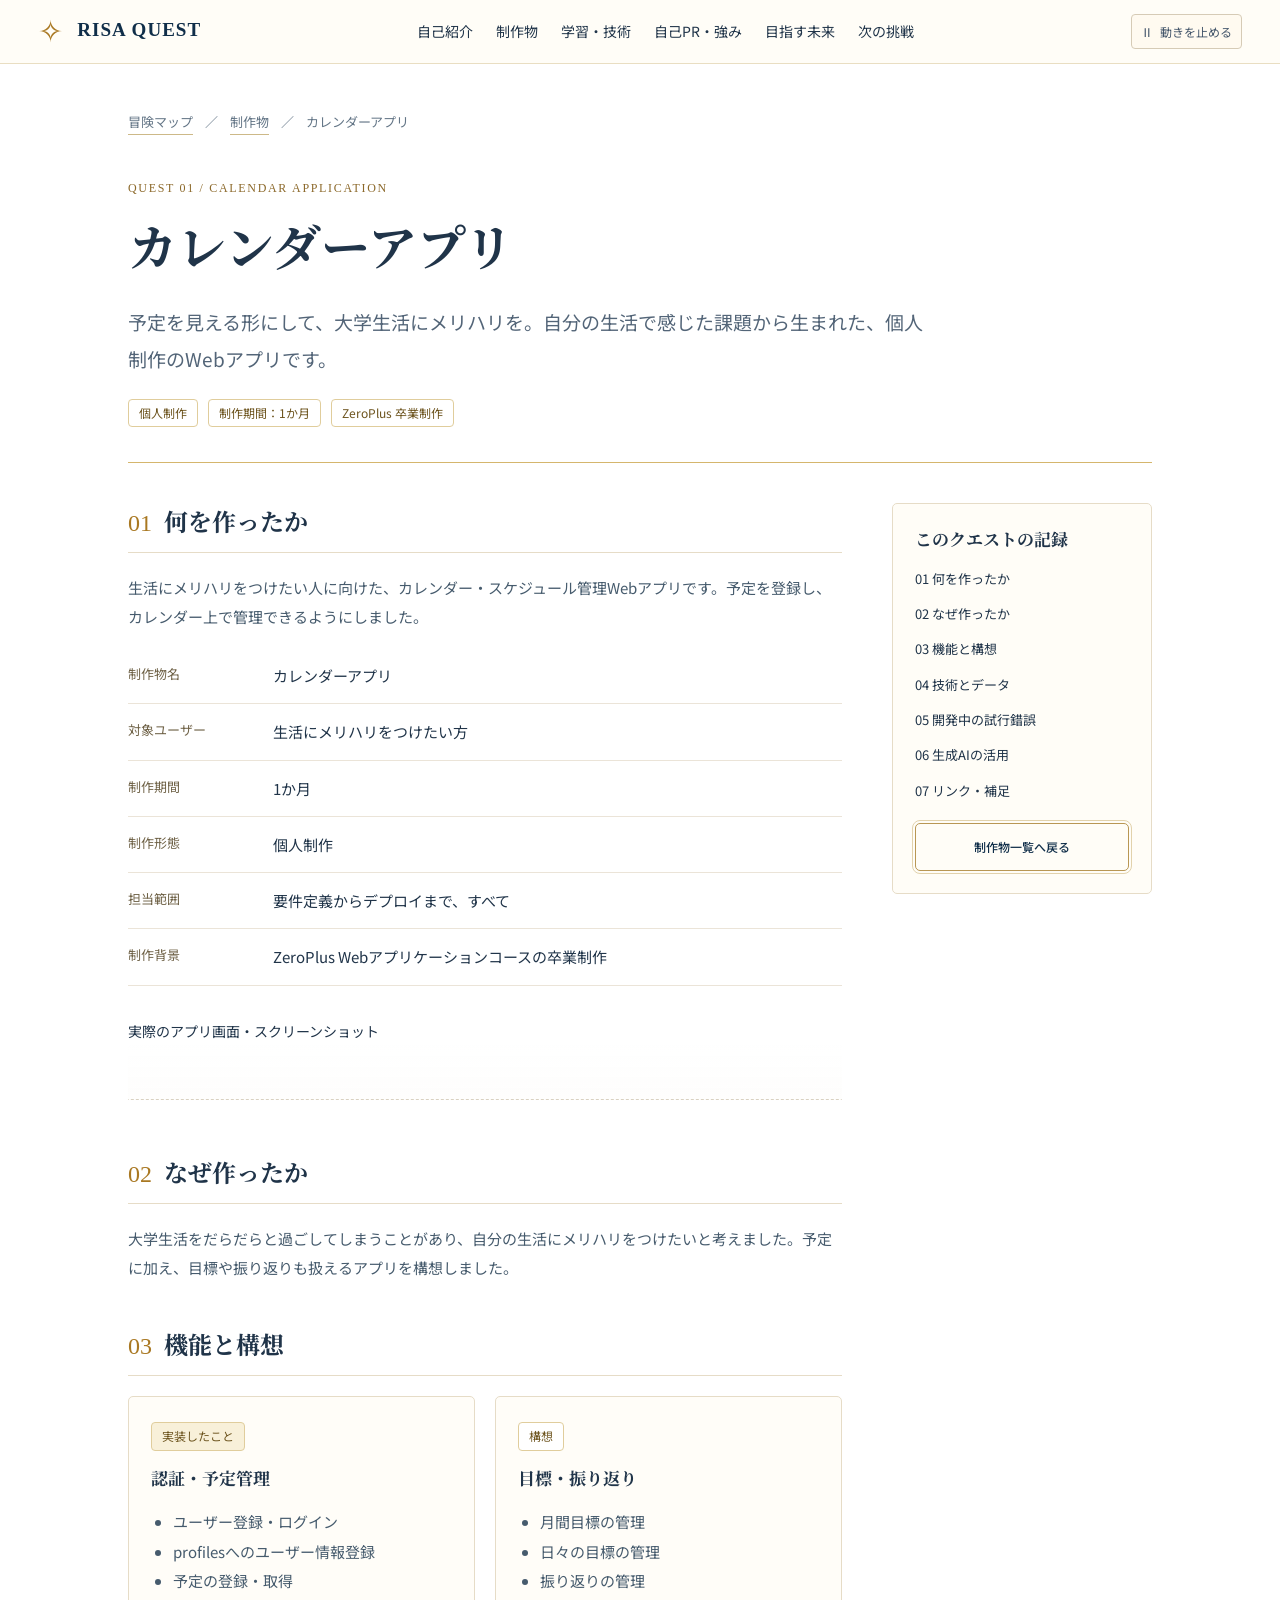
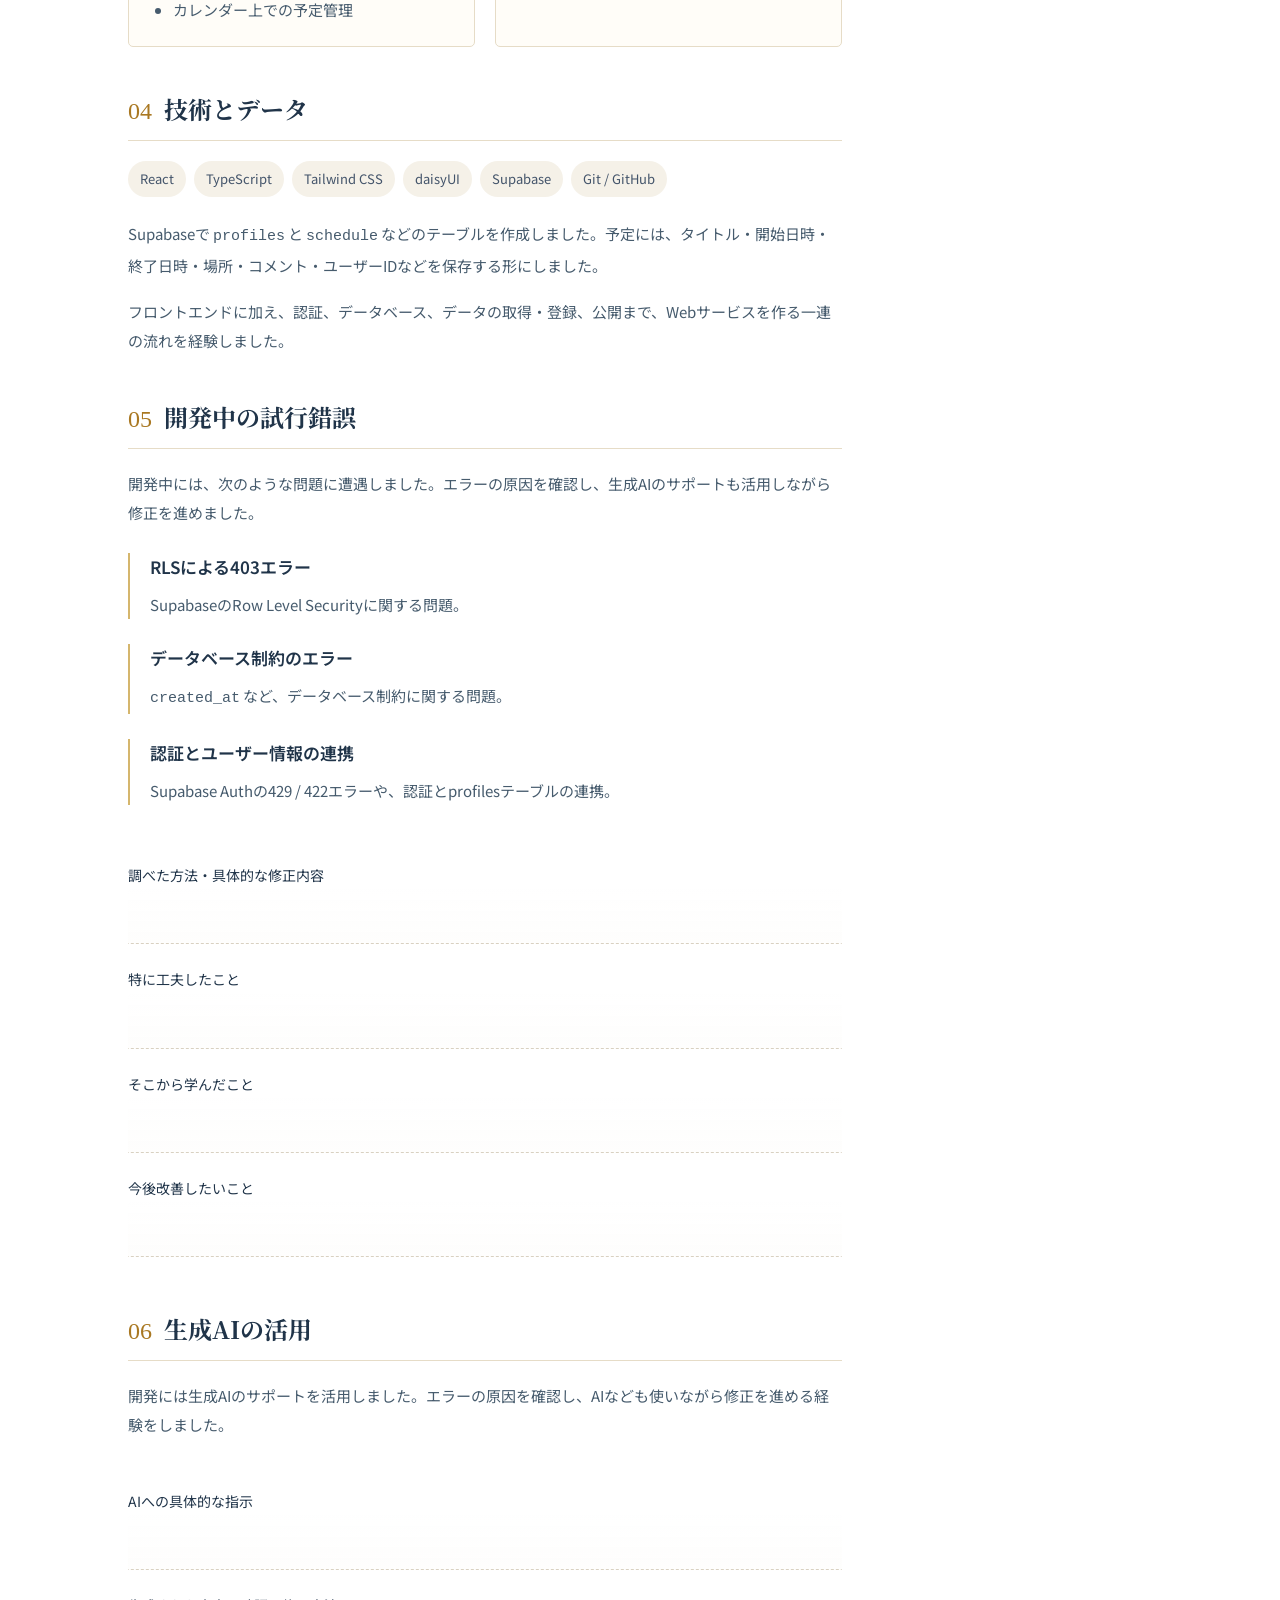
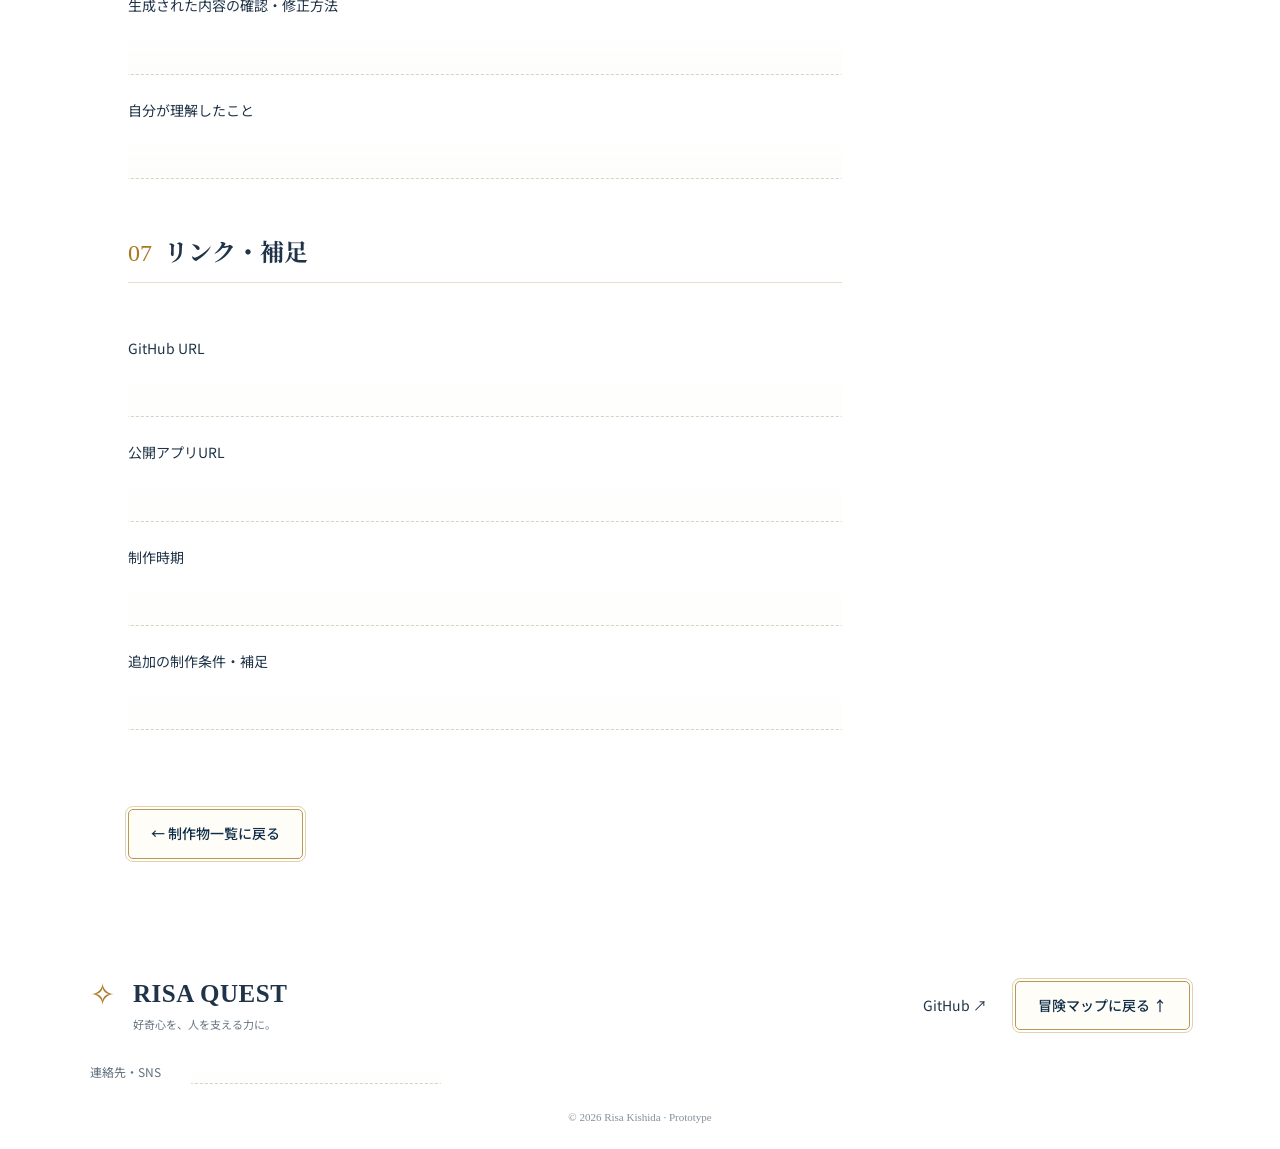
==== calendar.html @ e8aea366 "Build RISA QUEST portfolio prototype" ====
<!doctype html><html lang="ja"><head><meta charset="utf-8"><meta name="viewport" content="width=device-width,initial-scale=1"><title>カレンダーアプリ | RISA QUEST</title><meta name="description" content="筑波大学情報学群情報科学類2年・岸田理沙の制作と学びの記録。好奇心を、人を支える力に。"><meta name="theme-color" content="#102e49"><meta property="og:title" content="カレンダーアプリ | RISA QUEST"><meta property="og:description" content="筑波大学で情報科学を学ぶ岸田理沙のポートフォリオ。福祉 × 情報 × AIの未来へ。"><meta property="og:type" content="website"><link rel="icon" href="data:image/svg+xml,%3Csvg xmlns='http://www.w3.org/2000/svg' viewBox='0 0 40 40'%3E%3Crect width='40' height='40' rx='9' fill='%23102e49'/%3E%3Cpath d='M20 3 24 16 37 20 24 24 20 37 16 24 3 20 16 16Z' fill='%23dfb965'/%3E%3C/svg%3E"><link rel="stylesheet" href="style.css"><script src="script.js" defer></script></head><body><a class="skip-link" href="#detail-content">本文へスキップ</a><header class="site-header"><a class="small-brand" href="index.html#top"><span aria-hidden="true">✧</span> RISA QUEST</a><nav class="desktop-nav" aria-label="セクション"><a href="index.html#about">自己紹介</a><a href="index.html#works">制作物</a><a href="index.html#skills">学習・技術</a><a href="index.html#strengths">自己PR・強み</a><a href="index.html#future">目指す未来</a><a href="index.html#next">次の挑戦</a></nav><div class="header-actions"><button class="motion-toggle" type="button" aria-pressed="false" aria-label="アニメーションを停止する"><span aria-hidden="true">Ⅱ</span><span class="motion-label">動きを止める</span></button><button class="menu-toggle" type="button" aria-expanded="false" aria-controls="mobile-nav">メニュー ☰</button></div><nav id="mobile-nav" class="mobile-nav" aria-label="モバイルナビゲーション" hidden><a href="index.html#about">自己紹介</a><a href="index.html#works">制作物</a><a href="index.html#skills">学習・技術</a><a href="index.html#strengths">自己PR・強み</a><a href="index.html#future">目指す未来</a><a href="index.html#next">次の挑戦</a></nav></header><main class="detail-main" id="top"><nav class="breadcrumbs" aria-label="パンくず"><a href="index.html#top">冒険マップ</a><span>／</span><a href="index.html#works">制作物</a><span>／</span><span>カレンダーアプリ</span></nav><header class="detail-hero"><p class="eyebrow">QUEST 01 / CALENDAR APPLICATION</p><h1>カレンダーアプリ</h1><p class="detail-lead">予定を見える形にして、大学生活にメリハリを。自分の生活で感じた課題から生まれた、個人制作のWebアプリです。</p><div class="detail-meta"><span class="badge outline">個人制作</span><span class="badge outline">制作期間：1か月</span><span class="badge outline">ZeroPlus 卒業制作</span></div></header><div class="detail-layout"><div class="detail-content" id="detail-content"><section id="overview" class="detail-section reveal"><h2><span>01</span>何を作ったか</h2><p>生活にメリハリをつけたい人に向けた、カレンダー・スケジュール管理Webアプリです。予定を登録し、カレンダー上で管理できるようにしました。</p><dl class="facts-table"><div><dt>制作物名</dt><dd>カレンダーアプリ</dd></div><div><dt>対象ユーザー</dt><dd>生活にメリハリをつけたい方</dd></div><div><dt>制作期間</dt><dd>1か月</dd></div><div><dt>制作形態</dt><dd>個人制作</dd></div><div><dt>担当範囲</dt><dd>要件定義からデプロイまで、すべて</dd></div><div><dt>制作背景</dt><dd>ZeroPlus Webアプリケーションコースの卒業制作</dd></div></dl><dl class="detail-empty"><div><dt>実際のアプリ画面・スクリーンショット</dt><dd><div class="blank " role="note" aria-label="実際のアプリ画面・スクリーンショット：未記入"></div></dd></div></dl></section><section id="purpose" class="detail-section reveal"><h2><span>02</span>なぜ作ったか</h2><p>大学生活をだらだらと過ごしてしまうことがあり、自分の生活にメリハリをつけたいと考えました。予定に加え、目標や振り返りも扱えるアプリを構想しました。</p></section><section id="features" class="detail-section reveal"><h2><span>03</span>機能と構想</h2><div class="feature-split"><div class="feature-panel"><span class="badge">実装したこと</span><h3>認証・予定管理</h3><ul><li>ユーザー登録・ログイン</li><li>profilesへのユーザー情報登録</li><li>予定の登録・取得</li><li>カレンダー上での予定管理</li></ul></div><div class="feature-panel"><span class="badge outline">構想</span><h3>目標・振り返り</h3><ul><li>月間目標の管理</li><li>日々の目標の管理</li><li>振り返りの管理</li></ul></div></div></section><section id="technology" class="detail-section reveal"><h2><span>04</span>技術とデータ</h2><div class="tags"><span>React</span><span>TypeScript</span><span>Tailwind CSS</span><span>daisyUI</span><span>Supabase</span><span>Git / GitHub</span></div><p>Supabaseで <code>profiles</code> と <code>schedule</code> などのテーブルを作成しました。予定には、タイトル・開始日時・終了日時・場所・コメント・ユーザーIDなどを保存する形にしました。</p><p>フロントエンドに加え、認証、データベース、データの取得・登録、公開まで、Webサービスを作る一連の流れを経験しました。</p></section><section id="troubleshooting" class="detail-section reveal"><h2><span>05</span>開発中の試行錯誤</h2><p>開発中には、次のような問題に遭遇しました。エラーの原因を確認し、生成AIのサポートも活用しながら修正を進めました。</p><div class="trouble-entry"><h3>RLSによる403エラー</h3><p>SupabaseのRow Level Securityに関する問題。</p></div><div class="trouble-entry"><h3>データベース制約のエラー</h3><p><code>created_at</code> など、データベース制約に関する問題。</p></div><div class="trouble-entry"><h3>認証とユーザー情報の連携</h3><p>Supabase Authの429 / 422エラーや、認証とprofilesテーブルの連携。</p></div><dl class="detail-empty"><div><dt>調べた方法・具体的な修正内容</dt><dd><div class="blank " role="note" aria-label="調べた方法・具体的な修正内容：未記入"></div></dd></div><div><dt>特に工夫したこと</dt><dd><div class="blank " role="note" aria-label="特に工夫したこと：未記入"></div></dd></div><div><dt>そこから学んだこと</dt><dd><div class="blank " role="note" aria-label="そこから学んだこと：未記入"></div></dd></div><div><dt>今後改善したいこと</dt><dd><div class="blank " role="note" aria-label="今後改善したいこと：未記入"></div></dd></div></dl></section><section id="ai" class="detail-section reveal"><h2><span>06</span>生成AIの活用</h2><p>開発には生成AIのサポートを活用しました。エラーの原因を確認し、AIなども使いながら修正を進める経験をしました。</p><dl class="detail-empty"><div><dt>AIへの具体的な指示</dt><dd><div class="blank " role="note" aria-label="AIへの具体的な指示：未記入"></div></dd></div><div><dt>生成された内容の確認・修正方法</dt><dd><div class="blank " role="note" aria-label="生成された内容の確認・修正方法：未記入"></div></dd></div><div><dt>自分が理解したこと</dt><dd><div class="blank " role="note" aria-label="自分が理解したこと：未記入"></div></dd></div></dl></section><section id="links" class="detail-section reveal"><h2><span>07</span>リンク・補足</h2><dl class="detail-empty"><div><dt>GitHub URL</dt><dd><div class="blank " role="note" aria-label="GitHub URL：未記入"></div></dd></div><div><dt>公開アプリURL</dt><dd><div class="blank " role="note" aria-label="公開アプリURL：未記入"></div></dd></div><div><dt>制作時期</dt><dd><div class="blank " role="note" aria-label="制作時期：未記入"></div></dd></div><div><dt>追加の制作条件・補足</dt><dd><div class="blank " role="note" aria-label="追加の制作条件・補足：未記入"></div></dd></div></dl></section><a class="button light return-link" href="index.html#works">← 制作物一覧に戻る</a></div><aside class="detail-sidebar"><h2>このクエストの記録</h2><nav aria-label="制作物の目次"><a href="#overview">01 何を作ったか</a><a href="#purpose">02 なぜ作ったか</a><a href="#features">03 機能と構想</a><a href="#technology">04 技術とデータ</a><a href="#troubleshooting">05 開発中の試行錯誤</a><a href="#ai">06 生成AIの活用</a><a href="#links">07 リンク・補足</a></nav><a class="button light" href="index.html#works">制作物一覧へ戻る</a></aside></div></main><footer class="site-footer"><div class="footer-brand"><span aria-hidden="true">✧</span><strong>RISA QUEST</strong><p>好奇心を、人を支える力に。</p></div><div class="footer-links"><a href="https://github.com/risa-zp" target="_blank" rel="noopener noreferrer">GitHub ↗</a><a class="button light" href="index.html#top">冒険マップに戻る ↑</a></div><dl class="footer-contact"><div><dt>連絡先・SNS</dt><dd><div class="blank " role="note" aria-label="連絡先・SNS：未記入"></div></dd></div></dl><p class="copyright">© 2026 Risa Kishida · Prototype</p></footer><a class="back-map" href="index.html#top" aria-label="冒険マップに戻る"><span aria-hidden="true">✧</span>MAP ↑</a></body></html>
---- style.css ----
@import url('https://fonts.googleapis.com/css2?family=Noto+Sans+JP:wght@400;500;600;700&family=Noto+Serif+JP:wght@500;600;700&display=swap');
:root{--navy:#102e49;--gold:#a97822;--gold-light:#d5b66d;--paper:#fffdf7;--ink:#203449;--muted:#566777;--line:#e6dcc7;--serif:'Noto Serif JP','Yu Mincho',serif;--sans:'Noto Sans JP','Yu Gothic',sans-serif}*{box-sizing:border-box}html{scroll-behavior:smooth;scroll-padding-top:90px}body{margin:0;background:#fff;color:var(--ink);font:16px/1.95 var(--sans);overflow-wrap:anywhere}a{color:inherit;text-decoration:none}button{font:inherit;cursor:pointer}a,button{-webkit-tap-highlight-color:transparent}a:focus-visible,button:focus-visible,summary:focus-visible{outline:3px solid #c58018;outline-offset:5px}h1,h2,h3,h4,p,dl{margin-top:0}h1,h2,h3{font-family:var(--serif);line-height:1.5}p{margin-bottom:1.1em}img{display:block;max-width:100%}strong{font-weight:600}.skip-link{position:fixed;top:-90px;left:12px;z-index:100;background:white;padding:12px;border:1px solid var(--gold)}.skip-link:focus{top:10px}.site-header{position:sticky;top:0;z-index:40;min-height:64px;padding:10px 3%;display:flex;align-items:center;gap:20px;justify-content:space-between;background:#fffdf7f2;border-bottom:1px solid #cbb47b6b;backdrop-filter:blur(12px)}.small-brand{font:600 19px Georgia,serif;letter-spacing:.055em;white-space:nowrap;color:var(--navy)}.small-brand>span{font:30px/1 Georgia,serif;color:var(--gold);vertical-align:middle;margin-right:7px}.desktop-nav{display:flex;gap:23px;font-size:14px;align-items:center}.desktop-nav a{position:relative;padding:5px 0;white-space:nowrap}.desktop-nav a::after{content:'';position:absolute;bottom:0;left:0;right:0;height:2px;background:var(--gold);transform:scaleX(0);transition:transform .25s}.desktop-nav a:hover::after,.desktop-nav a[aria-current=location]::after{transform:scaleX(1)}.header-actions{display:flex;align-items:center;gap:12px}.motion-toggle{border:1px solid #d6cbb6;background:#fffaf0;color:#425469;border-radius:4px;padding:5px 9px;font-size:12px;display:flex;align-items:center;gap:7px;white-space:nowrap}.motion-toggle[aria-pressed=true]{background:#e9edf0}.menu-toggle{display:none}.mobile-nav[hidden]{display:none}.mobile-nav{display:grid;grid-template-columns:1fr 1fr;gap:8px;position:absolute;top:100%;left:0;right:0;background:#fffdf7;padding:20px 5%;border-bottom:1px solid var(--gold-light);box-shadow:0 10px 20px #13293d12}.mobile-nav a{font-size:14px;padding:10px;border:1px solid var(--line)}
.map-hero{background:#d6effb}.world-scene{position:relative;width:100%;max-width:1800px;margin:auto;aspect-ratio:1.5;overflow:hidden;isolation:isolate}.map-image{width:100%;height:100%;object-fit:cover}.hero-title{position:absolute;top:1%;left:10%;right:10%;text-align:center;color:#09274a;z-index:5;background:radial-gradient(ellipse,#ffffffed 10%,#ffffffc2 40%,#ffffff00 72%);padding:8px 0 30px}.hero-kicker{font:12px/1.4 Georgia,serif;letter-spacing:.23em;margin-bottom:0}.hero-title h1{font:500 clamp(45px,7.3vw,124px)/1.03 Georgia,serif;letter-spacing:-.035em;display:flex;justify-content:center;align-items:center;margin:0;text-shadow:0 1px #fff,0 3px 16px #ffffffc9;white-space:nowrap}.logo-word{position:relative;display:inline-block;animation:logo-reveal 1.1s cubic-bezier(.2,.7,.2,1) both}.logo-word::after{content:'';position:absolute;inset:0;background:linear-gradient(100deg,transparent 35%,#ffe7a77a 50%,transparent 65%);mix-blend-mode:overlay;transform:translateX(-130%);animation:logo-glint 1.2s .75s both;pointer-events:none}.logo-compass{font-size:1.15em;line-height:1;color:#987324;margin-right:9px;text-shadow:1px 1px #fff}.tagline{font-family:var(--serif);font-size:clamp(16px,2.1vw,32px);font-weight:600;letter-spacing:.1em;line-height:1.6;margin:10px 0 6px}.hero-profile{font-size:clamp(12px,1.12vw,17px);letter-spacing:.045em;margin:0}.hero-profile>span{color:var(--gold);margin:0 8px}.sky-motion{position:absolute;inset:0 0 78%;pointer-events:none;z-index:1;overflow:hidden}.sky-motion span{position:absolute;left:-30%;width:75%;height:100%;opacity:.3;filter:blur(9px);background:radial-gradient(ellipse at 40% 35%,#fff 0%,#ffffffcf 20%,transparent 62%);animation:cloud-drift 45s linear infinite}.sky-motion span:nth-child(2){animation-duration:65s;animation-delay:-25s;width:85%;opacity:.25;top:10%}.water-effects{position:absolute;inset:0;pointer-events:none;z-index:2}.water{position:absolute;overflow:hidden;mix-blend-mode:screen;opacity:.65;mask-image:linear-gradient(transparent,#000 20%,#000 75%,transparent);filter:blur(1px)}.water::after{content:'';position:absolute;inset:-100% 0;background:repeating-linear-gradient(174deg,transparent 0 11px,#ffffff73 13px,#d6fbff80 16px,transparent 22px);animation:water-flow 2.2s linear infinite}.water-1{left:18%;top:43%;width:2.1%;height:11%}.water-2{left:44.5%;top:43.5%;width:2.6%;height:13%}.water-3{left:77%;top:47%;width:2.5%;height:10%}.water-4{left:24.7%;top:79%;width:2%;height:11%}.water-5{left:46.3%;top:76%;width:2.2%;height:15%}.water-6{left:86.5%;top:81%;width:2%;height:10%}.water:nth-child(even)::after{animation-delay:-1s}.destination{position:absolute;z-index:6;transform:translate(-50%,-50%);background:linear-gradient(125deg,#fffefa,#fff9e9);border:1px solid #b68932;outline:1px solid #dabb76;outline-offset:3px;border-radius:8px 2px 8px 2px;box-shadow:0 5px 18px #102d4033;padding:10px 22px 12px;min-width:175px;display:grid;grid-template-columns:1fr auto;column-gap:12px;color:var(--navy);transition:box-shadow .25s,translate .25s,background .25s}.destination-number{font:26px/1 Georgia,serif;color:#946817;grid-column:1/-1}.destination-title{font-family:var(--serif);font-weight:700;font-size:clamp(17px,1.8vw,28px);line-height:1.5;white-space:nowrap}.destination-arrow{font-size:21px;align-self:center}.destination-sub{grid-column:1/-1;font-size:11px;color:#6f685a;letter-spacing:.06em}.destination:hover,.destination:focus-visible{translate:0 -5px;background:#fff;box-shadow:0 0 0 4px #e7c36c5c,0 10px 26px #132f4359}.destination-1{left:22%;top:43%}.destination-2{left:51%;top:43%}.destination-3{left:82%;top:43%}.destination-4{left:23%;top:77%}.destination-5{left:51%;top:77%}.destination-6{left:82%;top:77%}.map-caption{position:relative;display:flex;align-items:center;justify-content:center;gap:18px;background:#fffdf7;border-top:1px solid var(--gold-light);border-bottom:1px solid var(--gold-light);padding:15px 20px}.map-caption>span{font:30px/1 Georgia,serif;color:var(--gold)}.map-caption p{margin:0;font-size:14px;letter-spacing:.08em}.map-caption a{display:grid;place-items:center;width:32px;height:32px;color:var(--gold);font-size:23px;animation:scroll-hint 2.5s ease-in-out infinite}.draft-note{max-width:1150px;padding:28px 25px 0;margin:auto;color:#61717e;font-size:12px;display:flex;align-items:center;gap:12px}.draft-note>span{font:10px/1.4 Georgia,serif;letter-spacing:.12em;border:1px solid #c6ced2;padding:4px 8px;color:#476073}
.chapter{max-width:1150px;margin:auto;padding:72px 25px 60px;position:relative}.chapter::after{content:'';position:absolute;left:25px;right:25px;bottom:0;height:1px;background:linear-gradient(90deg,transparent,var(--gold-light) 8%,var(--gold-light) 92%,transparent)}.chapter-heading{display:flex;align-items:center;gap:20px;margin-bottom:32px;position:relative}.chapter-heading::after{content:'';height:1px;flex:1;min-width:20px;background:var(--gold-light);transform-origin:left;transition:transform .7s .15s}.chapter-number{font:54px/1 Georgia,serif;color:var(--gold);border-right:1px solid var(--line);padding-right:20px}.eyebrow{font:11px/1.4 Georgia,serif;letter-spacing:.14em;color:#8c692b;margin-bottom:5px}.chapter-heading h2{font-size:29px;margin:0;color:var(--navy);font-weight:700}.chapter-subtitle{font-size:13px;color:#647080;order:3;white-space:nowrap}.chapter-description{font-size:15px;color:var(--muted);margin:-12px 0 30px}.section-lead{font:600 clamp(22px,2.65vw,34px)/1.7 var(--serif);color:var(--navy);margin-bottom:22px}.profile-intro{text-align:center;padding:12px 0 18px}.profile-intro>p:not(.section-lead){font-size:16px;line-height:2.1;color:#465b6d}.profile-stats{display:grid;grid-template-columns:repeat(3,1fr);gap:18px;margin:15px 0 30px}.profile-stats>div{background:linear-gradient(120deg,#fcfaf5,#fffcf5);border:1px solid var(--line);border-radius:6px;padding:24px}.profile-stats dt{font-size:13px;color:#6f664f;display:flex;gap:14px;align-items:center}.profile-stats dt>span{font:28px/1 Georgia,serif;color:var(--gold)}.profile-stats dd{margin:10px 0 0 42px;font:600 23px/1.65 var(--serif);color:var(--navy)}.profile-stats small{font:400 14px/1.7 var(--sans)}.interest-field{display:flex;gap:25px;align-items:flex-start;padding:15px 0}.interest-field h3{font:500 14px/1.8 var(--sans);white-space:nowrap;margin-top:5px}.tags{display:flex;flex-wrap:wrap;gap:8px}.tags span{background:#f5f1e8;padding:5px 12px;border-radius:30px;font-size:13px;color:#43546a}.additional-fields{border-top:1px dashed var(--line);margin-top:20px}.additional-fields summary{padding:15px 0;font-size:14px;cursor:pointer;color:var(--muted)}.blank{min-height:40px;border-bottom:1px dashed #d9d1c1;margin:0;background:linear-gradient(0deg,#faf8f43b,transparent);border-radius:1px}.blank::after{content:'\00a0';visibility:hidden}.project-grid{display:grid;grid-template-columns:1fr 1fr;gap:28px}.quest-card{border:1px solid var(--line);border-radius:7px;padding:26px;background:linear-gradient(130deg,#fff,#fffdf7);display:flex;flex-direction:column;position:relative;overflow:hidden}.quest-card-top{display:flex;align-items:center;justify-content:space-between;gap:10px;margin-bottom:20px}.quest-card-top .eyebrow{margin:0}.badge{display:inline-block;border:1px solid #e0cd9c;color:#6d541e;background:#f8f0d9;border-radius:4px;padding:3px 10px;font-size:12px;line-height:1.7}.badge.outline{background:#fff}.project-visual{height:168px;border-radius:5px;overflow:hidden;position:relative;margin-bottom:23px}.calendar-visual{background:linear-gradient(125deg,#e4eff4,#f6f8f4);display:grid;place-items:center;padding:13px 55px}.calendar-mini{width:100%;max-width:290px;background:white;border:1px solid #ccdae2;border-radius:5px;padding:9px 12px;box-shadow:0 5px 12px #1837480c}.calendar-mini-head{display:flex;justify-content:space-between;font:10px/1.5 Georgia,serif;letter-spacing:.1em;color:#294f6c}.calendar-days{text-align:center;color:#7f929e;font-size:9px;margin-top:5px;word-spacing:3px}.calendar-grid{display:grid;grid-template-columns:repeat(7,1fr);gap:5px;margin-top:5px}.calendar-grid i{height:17px;border-radius:2px;background:#f3f6f8}.calendar-grid i.event{background:#bcd2dc}.calendar-grid i.event:nth-child(n+18){background:#e9d7b0}.visual-caption{position:absolute;bottom:5px;right:10px;font-size:10px;color:#627888}.portfolio-visual img{width:100%;height:100%;object-fit:cover;object-position:center 52%}.portfolio-visual>span{position:absolute;left:0;right:0;top:28%;text-align:center;font:700 35px/1.4 Georgia,serif;color:var(--navy);text-shadow:0 1px 0 white,0 0 25px white;background:linear-gradient(90deg,transparent,#ffffffbd,transparent)}.quest-card h3{font-size:25px;color:var(--navy);margin-bottom:14px}.quest-card>p{font-size:15px;color:#4e6070;line-height:1.95}.project-facts{font-size:13px;margin:8px 0 25px}.project-facts>div{display:grid;grid-template-columns:80px 1fr;gap:12px;padding:6px 0;border-bottom:1px solid #e8e2d7}.project-facts dt{color:#71644a}.project-facts dd{margin:0}.button{display:inline-flex;align-items:center;justify-content:center;gap:20px;background:var(--navy);color:white;border:1px solid #b99754;outline:1px solid #e2d2ac;outline-offset:2px;border-radius:5px;min-height:48px;padding:10px 22px;font-size:14px;font-weight:500;transition:background .2s,translate .2s}.button:hover{background:#214d6b;translate:0 -2px}.button>span{margin-left:auto}.quest-card .button{margin-top:auto}.button.light{background:#fffdf7;color:var(--navy)}.button.light:hover{background:#f7edd7}.section-note{font-size:13px;color:#64737f;text-align:center;margin:20px 0 0}.skill-description{display:flex;align-items:center;justify-content:space-between;gap:20px;margin-bottom:25px}.skill-description p{margin:0;font-size:15px;color:var(--muted)}.checkpoint-legend{display:flex;gap:20px;white-space:nowrap}.checkpoint-legend span{font-size:12px;color:#8b6421}.skill-grid{display:grid;grid-template-columns:repeat(3,1fr);gap:20px}.skill-card{border:1px solid var(--line);border-radius:6px;padding:24px 22px;background:linear-gradient(135deg,#fff,#fffdf7)}.skill-card-heading{display:flex;align-items:center;gap:10px;border-bottom:1px solid var(--line);padding-bottom:15px;margin-bottom:20px}.skill-card h3{font:600 20px/1.5 Georgia,var(--serif);margin:0}.skill-emblem{font-size:26px;color:var(--navy);line-height:1}.checkpoints{list-style:none;margin:0;padding:0}.checkpoints li{display:flex;gap:12px;position:relative;margin-left:4px;padding-bottom:21px;font-size:15px;line-height:1.7}.checkpoints li::before{content:'';position:absolute;left:10px;top:21px;bottom:0;width:1px;background:#d6b97c}.checkpoints li:last-child::before{display:none}.check-symbol{display:grid;place-items:center;border-radius:50%;flex-shrink:0;width:22px;height:22px;background:#fcf5e6;color:#9d6b17;font-size:18px;position:relative;z-index:1}.checkpoints small{display:block;font-size:12px;color:#657584;line-height:1.8;margin-top:5px}.inline-link{font-size:13px;color:#274c6d;display:inline-block;border-bottom:1px solid #cdb886;padding:5px 0}.inline-link:hover{color:var(--gold)}.compact-empty{font-size:12px;color:#697784;margin-bottom:0}.compact-empty dd{margin:0}.compact-empty .blank{min-height:28px}.learning-catalog{margin-top:36px;padding:30px;border:1px solid var(--line);background:#fdfbf6;border-radius:6px}.learning-catalog>h3{font-size:23px;margin-bottom:10px}.learning-catalog>p{color:#64717c;font-size:13px}.catalog-grid{display:grid;grid-template-columns:1fr 1fr;gap:20px}.catalog-grid details{border-top:1px solid #e0d5bf}.catalog-grid summary{cursor:pointer;font-size:16px;font-weight:500;padding:13px 0;color:var(--navy)}.catalog-grid dl{margin:0}.catalog-grid dt{font-size:12px;color:#877049;margin:10px 0 5px}.catalog-grid dd{font-size:14px;margin:0;line-height:1.9;color:#465b6c}.catalog-grid details>p{font-size:14px;color:#465b6c}.learning-now{margin-top:28px}.learning-now dl{margin-bottom:0}.learning-now dl>div{display:grid;grid-template-columns:230px 1fr;border-bottom:1px solid #ebe4d8;gap:25px;padding:18px 0}.learning-now dt{font-size:14px;font-weight:500}.learning-now dd{margin:0;font-size:14px;color:#536676}.learning-now .blank{min-height:30px}.ability-grid{display:grid;grid-template-columns:repeat(3,1fr);gap:22px}.ability-card{padding:28px 23px;border:1px solid var(--line);border-radius:6px;background:#fffefa}.ability-icon{font:40px/1.2 Georgia,serif;color:var(--navy)}.ability-card h3{font-size:22px;margin:14px 0 9px}.ability-card>p{font-size:14px;color:#5a6c7c}.evidence-fields{margin:22px 0 0;padding-top:13px;border-top:1px solid var(--line)}.evidence-fields dt{font-size:12px;color:#776647;margin-top:12px}.evidence-fields dd{margin:0}.evidence-fields .blank{min-height:36px}.journey-route{display:grid;grid-template-columns:1fr 24px 1fr 24px 1fr;gap:20px;align-items:start;padding:20px 0 35px}.journey-route article{display:flex;align-items:flex-start;gap:15px}.route-marker{flex-shrink:0;display:grid;place-items:center;width:50px;height:50px;border:2px solid #b18436;border-radius:50%;font:30px/1 Georgia,serif;color:var(--gold);background:white}.route-marker.current{background:var(--navy);color:#fff;border-color:var(--navy)}.route-label{font-size:12px;color:#916822;letter-spacing:.06em;margin-bottom:4px}.journey-route h3{font-size:19px;margin:0 0 9px}.journey-route article p:last-child{font-size:14px;color:#647181;line-height:1.8}.route-connector{height:1px;background:var(--gold-light);position:relative;margin-top:24px;transform-origin:left}.route-connector::after{content:'';position:absolute;right:0;top:-3px;width:7px;height:7px;border-right:1px solid var(--gold);border-top:1px solid var(--gold);rotate:45deg}.future-message{background:#fdfbf5;border:1px solid var(--line);padding:35px 40px;border-radius:6px}.future-message h3{font-size:29px;margin:18px 0 23px;line-height:1.7}.future-message>p{font-size:15px;line-height:2;color:#4a5d6c;max-width:920px}.future-message .tags{margin-top:22px}.quest-letter{background:linear-gradient(135deg,#fffdf7,#fff);border:1px solid var(--gold-light);outline:1px solid #eee4cb;outline-offset:-7px;padding:38px 40px;border-radius:7px}.quest-letter-head{display:flex;align-items:center;gap:18px;margin-bottom:25px}.quest-letter-head>span{font-size:42px;color:var(--gold)}.quest-letter h3{font-size:26px;margin:0}.quest-fields{margin:0}.quest-fields>div{display:grid;grid-template-columns:230px 1fr;gap:25px;padding:14px 0}.quest-fields dt{font-size:14px;color:#655a45;align-self:center}.quest-fields dd{margin:0}.site-footer{max-width:1150px;margin:auto;padding:48px 25px 25px;display:flex;align-items:center;justify-content:space-between;flex-wrap:wrap;gap:25px}.footer-brand{display:grid;grid-template-columns:35px auto;gap:2px 8px;align-items:center}.footer-brand>span{font:30px Georgia,serif;color:var(--gold)}.footer-brand strong{font:600 25px Georgia,serif;letter-spacing:.02em}.footer-brand p{grid-column:2;font-size:11px;color:#687583;margin:0}.footer-links{display:flex;align-items:center;gap:28px;font-size:14px}.footer-contact{width:100%;margin:0;font-size:12px;color:#61717f}.footer-contact>div{display:flex;align-items:center;gap:30px}.footer-contact dd{margin:0;width:250px}.footer-contact .blank{min-height:24px}.copyright{width:100%;text-align:center;font:11px/1.5 Georgia,serif;color:#84909b;margin:0}.back-map{position:fixed;z-index:30;right:22px;bottom:22px;background:#fffdf7ee;border:1px solid var(--gold-light);box-shadow:0 2px 12px #132f4317;width:52px;height:62px;border-radius:5px;display:flex;flex-direction:column;align-items:center;justify-content:center;gap:2px;opacity:0;visibility:hidden;translate:0 10px;transition:opacity .2s,translate .2s,visibility .2s;font:10px/1.4 Georgia,serif}.back-map.visible{opacity:1;visibility:visible;translate:0 0}.back-map span{font:28px/1 Georgia,serif;color:var(--gold)}.mobile-break{display:none}
.reveal{transition:opacity .55s ease,translate .55s cubic-bezier(.2,.65,.2,1)}.reveal.is-pending{opacity:0;translate:0 20px}.reveal.is-visible{opacity:1;translate:0 0}.chapter-heading.is-pending::after{transform:scaleX(0)}.chapter-heading.is-visible::after{transform:scaleX(1)}.stagger>.reveal:nth-child(2){transition-delay:.09s}.stagger>.reveal:nth-child(3){transition-delay:.18s}.skill-card.is-visible .check-symbol{animation:check-in .45s both}.skill-card.is-visible li:nth-child(2) .check-symbol{animation-delay:.14s}.skill-card.is-visible li:nth-child(3) .check-symbol{animation-delay:.28s}.journey-route.is-visible .route-connector{animation:route-draw .65s .15s both}.journey-route.is-visible .route-connector:nth-of-type(2){animation-delay:.4s}.quest-card.is-visible{animation:card-glow 1.1s .35s both}.quest-letter.is-visible .quest-letter-head{animation:letter-glow 1s .3s both}@keyframes logo-reveal{from{clip-path:inset(0 50%)}to{clip-path:inset(0 0)}}@keyframes logo-glint{to{transform:translateX(130%)}}@keyframes cloud-drift{from{transform:translateX(0)}to{transform:translateX(200%)}}@keyframes water-flow{from{transform:translateY(0)}to{transform:translateY(44px)}}@keyframes scroll-hint{50%{transform:translateY(4px)}}@keyframes check-in{from{opacity:0;transform:scale(.7)}to{opacity:1;transform:scale(1)}}@keyframes route-draw{from{transform:scaleX(0)}to{transform:scaleX(1)}}@keyframes card-glow{50%{box-shadow:0 0 0 2px #dfbf6b45,0 5px 22px #ba8d3010}}@keyframes letter-glow{50%{filter:drop-shadow(0 0 6px #dbb9575e)}}.motion-paused *,.motion-paused *::before,.motion-paused *::after{animation:none!important;transition:none!important}.motion-paused{scroll-behavior:auto}.motion-paused .reveal{opacity:1!important;translate:none!important}.motion-paused .logo-word{clip-path:none!important}.motion-paused .logo-word::after{display:none}.motion-paused .sky-motion{display:none}.scene-offscreen .sky-motion span,.scene-offscreen .water::after{animation-play-state:paused}
.detail-main{max-width:1080px;margin:auto;padding:45px 28px 70px}.breadcrumbs{display:flex;gap:12px;font-size:13px;color:#637586;margin-bottom:35px;flex-wrap:wrap}.breadcrumbs a{border-bottom:1px solid #cdb988}.detail-hero{border-bottom:1px solid var(--gold-light);padding:10px 0 35px}.detail-hero .eyebrow{font-size:12px}.detail-hero h1{font-size:clamp(30px,4.5vw,49px);margin:12px 0 20px;line-height:1.5}.detail-lead{font-size:19px;color:#536578;max-width:800px}.detail-meta{display:flex;flex-wrap:wrap;gap:10px;margin-top:22px}.detail-layout{display:grid;grid-template-columns:1fr 260px;gap:50px;align-items:start;margin-top:40px}.detail-content{min-width:0}.detail-section{margin-bottom:44px;scroll-margin-top:100px}.detail-section h2{font-size:24px;border-bottom:1px solid var(--line);padding-bottom:13px;margin-bottom:20px}.detail-section h2>span{font:24px Georgia,serif;color:var(--gold);margin-right:12px}.detail-section p,.detail-section li{font-size:15px;color:#465b6d}.detail-section ul{padding-left:22px}.detail-sidebar{position:sticky;top:90px;border:1px solid var(--line);background:#fffdf7;padding:22px;border-radius:5px}.detail-sidebar h2{font-size:17px;margin-bottom:14px}.detail-sidebar nav{display:flex;flex-direction:column;gap:10px;font-size:13px}.detail-sidebar nav a:hover{color:var(--gold)}.detail-sidebar .button{margin-top:20px;font-size:12px;padding:9px 12px;gap:12px;width:100%}.facts-table{margin:0}.facts-table>div{display:grid;grid-template-columns:125px 1fr;gap:20px;padding:13px 0;border-bottom:1px solid #ebe4d8}.facts-table dt{font-size:13px;color:#706348}.facts-table dd{margin:0;font-size:15px}.feature-split{display:grid;grid-template-columns:1fr 1fr;gap:20px}.feature-panel{border:1px solid var(--line);padding:22px;border-radius:5px;background:#fffdf8}.feature-panel h3{font-size:17px;margin-top:14px}.feature-panel ul{margin-bottom:0}.trouble-entry{border-left:2px solid var(--gold-light);padding:0 0 0 20px;margin:25px 0}.trouble-entry h3{font:600 17px/1.6 var(--sans);margin-bottom:10px}.process-steps{list-style:none;padding:0!important;counter-reset:steps}.process-steps li{position:relative;margin-bottom:16px;padding:15px 20px 15px 58px;border:1px solid var(--line);border-radius:5px;counter-increment:steps;background:#fffdf8}.process-steps li::before{content:counter(steps,decimal-leading-zero);position:absolute;left:16px;top:17px;font:22px Georgia,serif;color:var(--gold)}.detail-empty{padding:10px 0}.detail-empty dt{font-size:14px;margin-top:22px}.detail-empty dd{margin:0}.detail-empty .blank{min-height:55px}.return-link{margin-top:25px}.detail-cover{max-height:320px;overflow:hidden;border-radius:6px;border:1px solid var(--line);margin:20px 0}.detail-cover img{width:100%;height:320px;object-fit:cover;object-position:center}.detail-section>.tags{margin-bottom:22px}
@media(min-width:1600px){.world-scene{max-height:1000px;aspect-ratio:auto;height:1000px}.map-image{object-fit:fill}.hero-title{top:1%}}
@media(max-width:1100px){.desktop-nav{gap:15px;font-size:12px}.small-brand{font-size:17px}.motion-label{display:none}.motion-toggle{font-size:15px;padding:4px 9px}.destination{min-width:140px;padding:8px 15px}.destination-number{font-size:22px}.destination-sub{font-size:10px}.chapter-subtitle{font-size:12px}.skill-grid{gap:15px}.skill-card{padding:20px 16px}.skill-card h3{font-size:18px}.skill-card-heading{gap:7px}.checkpoints li{font-size:14px}.journey-route{gap:12px}.journey-route h3{font-size:17px}.route-marker{width:42px;height:42px;font-size:25px}.journey-route article{gap:10px}.hero-title{padding-top:3px}.hero-kicker{font-size:10px}}
@media(max-width:760px){html{scroll-padding-top:78px}.site-header{min-height:58px;padding:9px 4%;gap:12px}.small-brand{font-size:16px}.small-brand>span{font-size:25px;margin-right:2px}.desktop-nav{display:none}.header-actions{gap:8px}.menu-toggle{display:block;font-size:11px;border:1px solid #d6cbb6;background:#fffaf0;padding:7px 9px;border-radius:3px;color:var(--navy)}.motion-toggle{min-height:33px;min-width:33px;justify-content:center}.world-scene{aspect-ratio:1.1;background:#d9f2ff}.map-image{position:absolute;left:0;top:16%;height:84%;object-fit:fill}.hero-title{top:0;left:2%;right:2%;padding:9px 0 16px;background:linear-gradient(#ffffffd4,#ffffff82,transparent)}.hero-kicker{font-size:8px;letter-spacing:.15em;margin:0 0 2px}.hero-title h1{font-size:clamp(35px,9.5vw,65px);letter-spacing:-.03em}.logo-compass{margin-right:4px}.tagline{font-size:clamp(13px,3.45vw,20px);margin:4px 0 3px;letter-spacing:.045em}.hero-profile{font-size:clamp(9px,2.2vw,13px);letter-spacing:0}.hero-profile>span{margin:0 2px}.destination{min-width:0;width:28%;padding:5px 7px;border-radius:5px;outline-offset:1px;gap:0 3px}.destination-number{font-size:15px}.destination-title{font-size:clamp(11px,3vw,20px);line-height:1.6}.destination-arrow{font-size:13px}.destination-sub{display:none}.destination-1{left:19%;top:52%}.destination-2{left:50%;top:52%}.destination-3{left:81%;top:52%}.destination-4{left:19%;top:83%}.destination-5{left:50%;top:83%}.destination-6{left:81%;top:83%}.water-effects{top:16%;height:84%}.map-caption{padding:10px 12px;gap:10px}.map-caption p{font-size:11px;letter-spacing:.01em}.map-caption>span{font-size:25px}.map-caption a{font-size:21px;width:24px;height:24px}.draft-note{padding:22px 6% 0;font-size:11px;align-items:flex-start;gap:9px;line-height:1.8}.draft-note>span{font-size:8px;flex-shrink:0;margin-top:2px}.chapter{padding:48px 6% 42px}.chapter::after{left:6%;right:6%}.chapter-heading{gap:12px;flex-wrap:wrap;margin-bottom:25px}.chapter-number{font-size:42px;padding-right:13px}.chapter-heading h2{font-size:24px}.chapter-heading .eyebrow{font-size:9px;letter-spacing:.1em}.chapter-subtitle{display:none}.chapter-heading::after{min-width:10px}.chapter-description{font-size:14px;margin-top:-5px}.profile-intro{text-align:left;padding:0}.section-lead{font-size:25px;line-height:1.7;margin-bottom:22px}.profile-intro>p:not(.section-lead){font-size:15px;line-height:2}.desktop-break{display:none}.mobile-break{display:block}.profile-stats{grid-template-columns:1fr;gap:12px;margin:24px 0}.profile-stats>div{padding:17px 20px;display:grid;grid-template-columns:90px 1fr;gap:12px;align-items:center}.profile-stats dt{display:block;font-size:12px}.profile-stats dt>span{display:block;font-size:23px;margin-bottom:5px}.profile-stats dd{margin:0;font-size:21px}.profile-stats small{font-size:12px}.interest-field{display:block;padding:0}.interest-field h3{font-size:14px;margin-bottom:10px}.tags{gap:7px}.tags span{font-size:12px;padding:4px 10px}.project-grid{grid-template-columns:1fr;gap:24px}.quest-card{padding:23px}.quest-card-top .eyebrow{font-size:10px}.quest-card h3{font-size:24px}.quest-card>p{font-size:15px}.project-visual{height:150px}.calendar-visual{padding:15px 35px}.project-facts>div{grid-template-columns:75px 1fr;gap:8px}.project-facts{font-size:12px}.badge{font-size:11px}.button{font-size:14px;padding:11px 20px;min-height:48px}.skill-description{display:block}.skill-description p{font-size:14px}.checkpoint-legend{margin-top:10px!important;gap:15px}.skill-grid{grid-template-columns:1fr;gap:18px}.skill-card{padding:24px}.skill-card h3{font-size:23px}.skill-card-heading{gap:12px}.checkpoints li{font-size:16px;padding-bottom:24px}.checkpoints small{font-size:13px}.inline-link{font-size:14px}.learning-catalog{padding:23px 20px;margin-top:25px}.learning-catalog>h3{font-size:22px}.catalog-grid{grid-template-columns:1fr;gap:15px}.catalog-grid summary{font-size:16px}.catalog-grid dd{font-size:14px}.learning-now dl>div{grid-template-columns:1fr;gap:7px;padding:18px 0}.learning-now dt,.learning-now dd{font-size:14px}.ability-grid{grid-template-columns:1fr;gap:20px}.ability-card{padding:24px}.ability-card h3{font-size:23px}.evidence-fields>div{display:grid;grid-template-columns:95px 1fr;gap:10px;align-items:center;margin-top:10px}.evidence-fields dt{margin:0}.evidence-fields .blank{min-height:32px}.journey-route{grid-template-columns:1fr;gap:12px;padding:0 0 24px}.journey-route article{gap:20px}.route-marker{width:45px;height:45px;font-size:27px}.journey-route h3{font-size:23px}.journey-route article p:last-child{font-size:14px;margin-bottom:0}.route-connector{width:1px;height:28px;margin:0 0 0 22px;transform-origin:top}.route-connector::after{right:-3px;top:auto;bottom:0;rotate:135deg}.future-message{padding:25px 23px}.future-message h3{font-size:24px;line-height:1.8}.future-message>p{font-size:15px}.quest-letter{padding:28px 22px}.quest-letter-head{gap:12px}.quest-letter h3{font-size:21px}.quest-letter-head>span{font-size:30px}.quest-fields>div{grid-template-columns:1fr;gap:6px;padding:10px 0}.quest-fields dt{font-size:13px}.site-footer{padding:35px 6% 25px;gap:25px}.footer-links{width:100%;gap:20px;justify-content:space-between}.footer-links .button{font-size:12px;padding:9px 12px}.footer-contact>div{gap:18px}.footer-contact dd{flex:1;width:auto}.back-map{right:10px;bottom:10px;width:42px;height:52px;font-size:8px}.back-map span{font-size:23px}.detail-main{padding:26px 6% 45px}.breadcrumbs{font-size:12px;margin-bottom:25px;gap:8px}.detail-hero h1{font-size:32px}.detail-lead{font-size:17px}.detail-layout{grid-template-columns:1fr;gap:20px;margin-top:30px}.detail-sidebar{position:static;order:-1;padding:18px}.detail-sidebar nav{display:flex;flex-direction:row;flex-wrap:wrap;gap:10px 18px}.detail-sidebar .button{display:none}.detail-sidebar h2{font-size:16px}.detail-section{margin-bottom:34px}.detail-section h2{font-size:23px}.facts-table>div{grid-template-columns:90px 1fr;gap:14px}.facts-table dd{font-size:14px}.feature-split{grid-template-columns:1fr}.detail-cover,.detail-cover img{height:200px}.process-steps li{padding-left:49px}.detail-empty .blank{min-height:45px}}
@media(prefers-reduced-motion:reduce){html{scroll-behavior:auto}*,*::before,*::after{animation:none!important;transition:none!important}.reveal{opacity:1!important;translate:none!important}.logo-word{clip-path:none!important}.logo-word::after{display:none}.sky-motion{display:none}}
.hero-profile{display:inline-block;background:#ffffffc9;border-radius:30px;padding:2px 14px}.hero-title{pointer-events:none}.destination:focus-visible{outline:3px solid #996518;outline-offset:5px}
@media(max-width:760px){.destination{width:30%;grid-template-columns:1fr;padding:5px 8px;min-height:53px}.destination-title{font-size:clamp(12px,3.35vw,20px)}.destination-arrow{display:none}.destination-1,.destination-4{left:18%}.destination-2,.destination-5{left:50%}.destination-3,.destination-6{left:82%}.hero-profile{font-size:11px;padding:2px 7px;line-height:1.7;max-width:95%}.hero-title{padding-bottom:12px}.journey-route.is-visible .route-connector{animation-name:route-draw-vertical}}@keyframes route-draw-vertical{from{transform:scaleY(0)}to{transform:scaleY(1)}}
@media print{.site-header,.map-hero,.motion-toggle,.back-map,.detail-sidebar,.draft-note{display:none}.reveal{opacity:1!important;translate:none!important}.chapter{break-inside:avoid;padding:25px 0}.chapter-number{font-size:35px}body{font-size:12px}.button{color:var(--navy);background:white}.site-footer{padding:20px 0}}
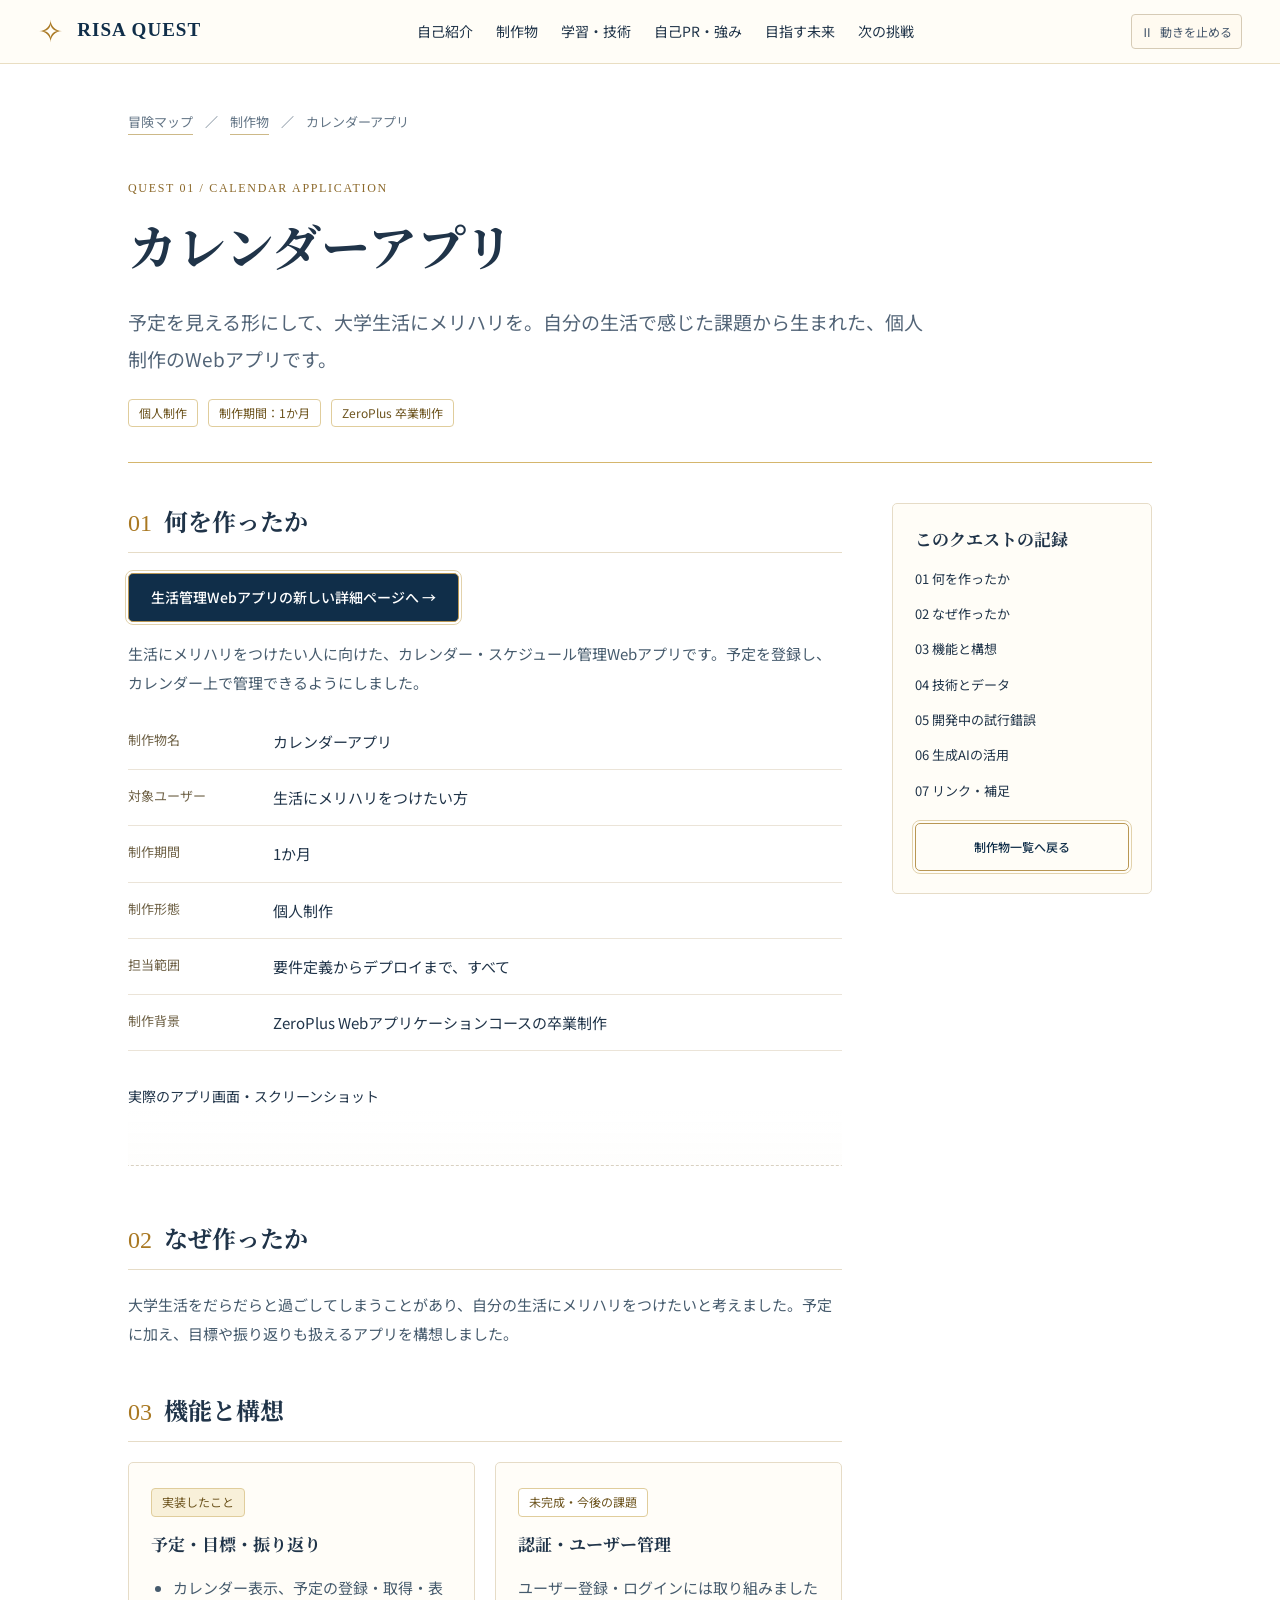
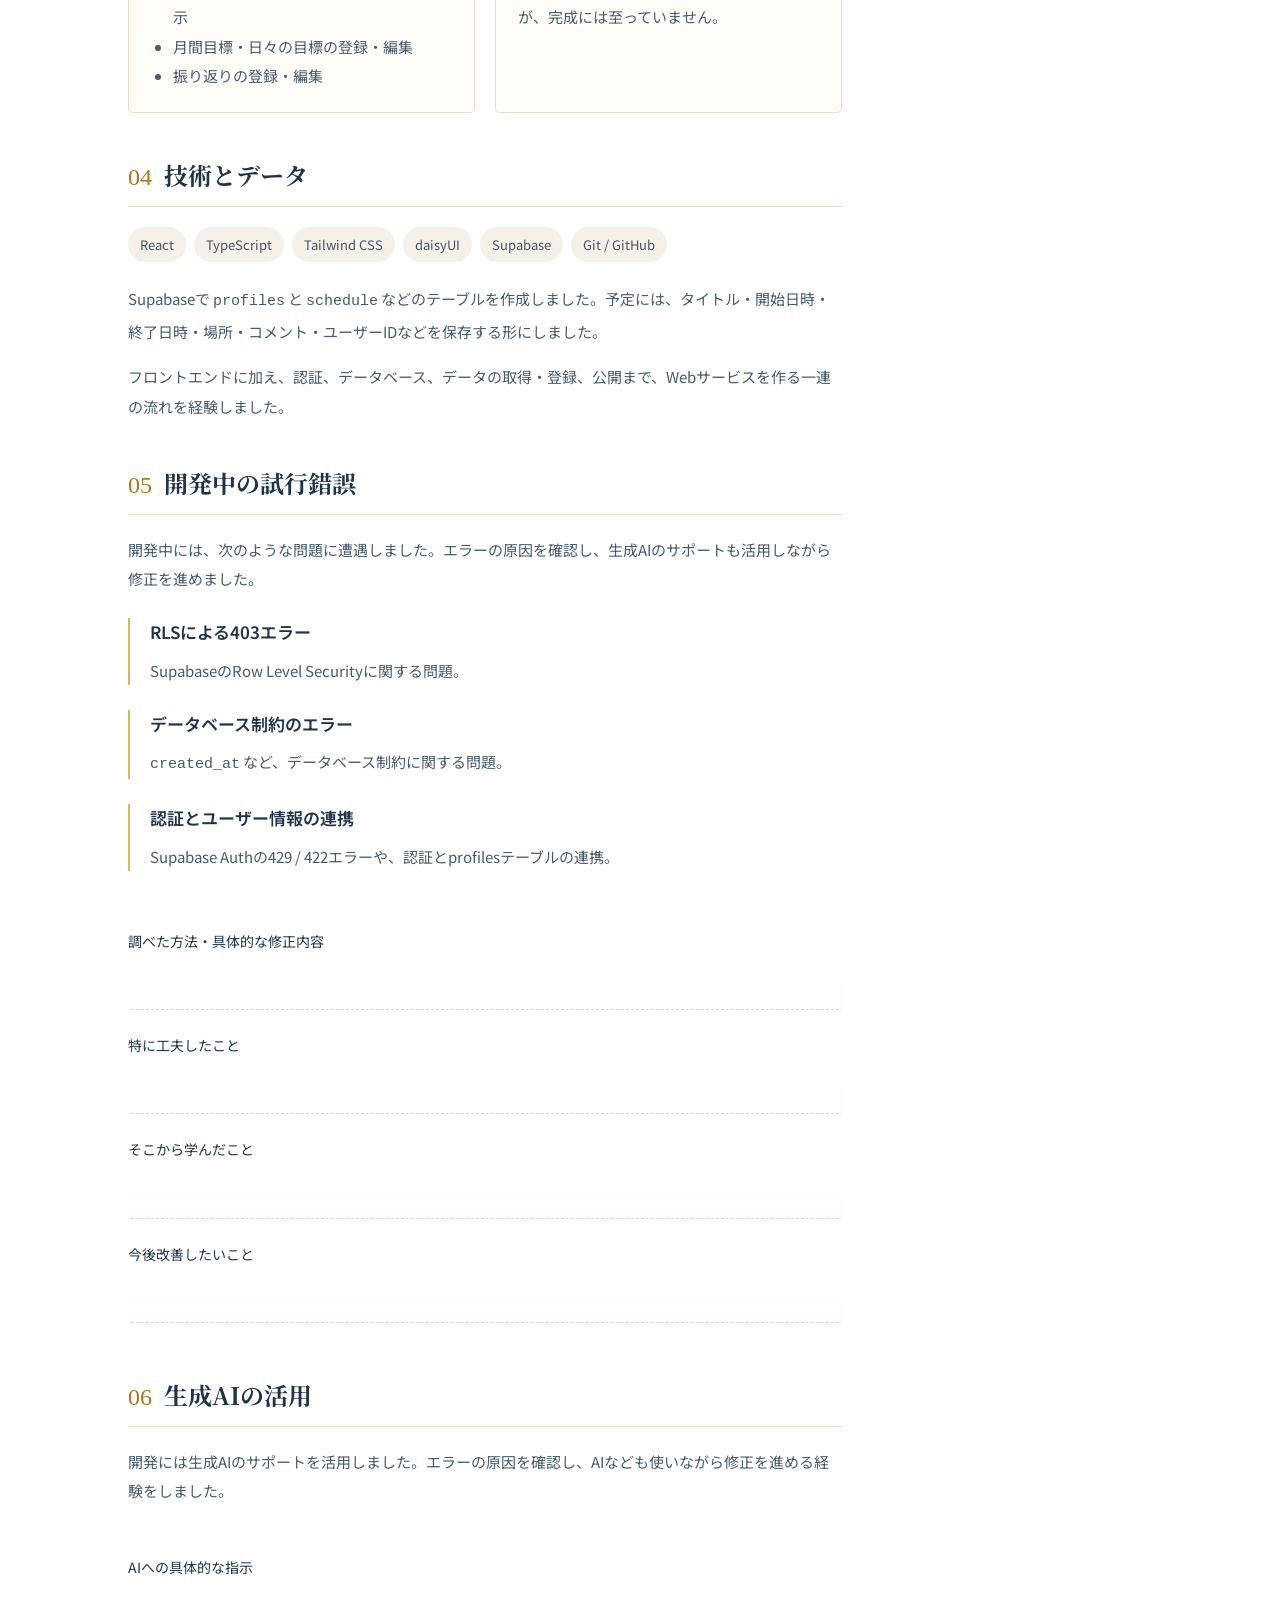
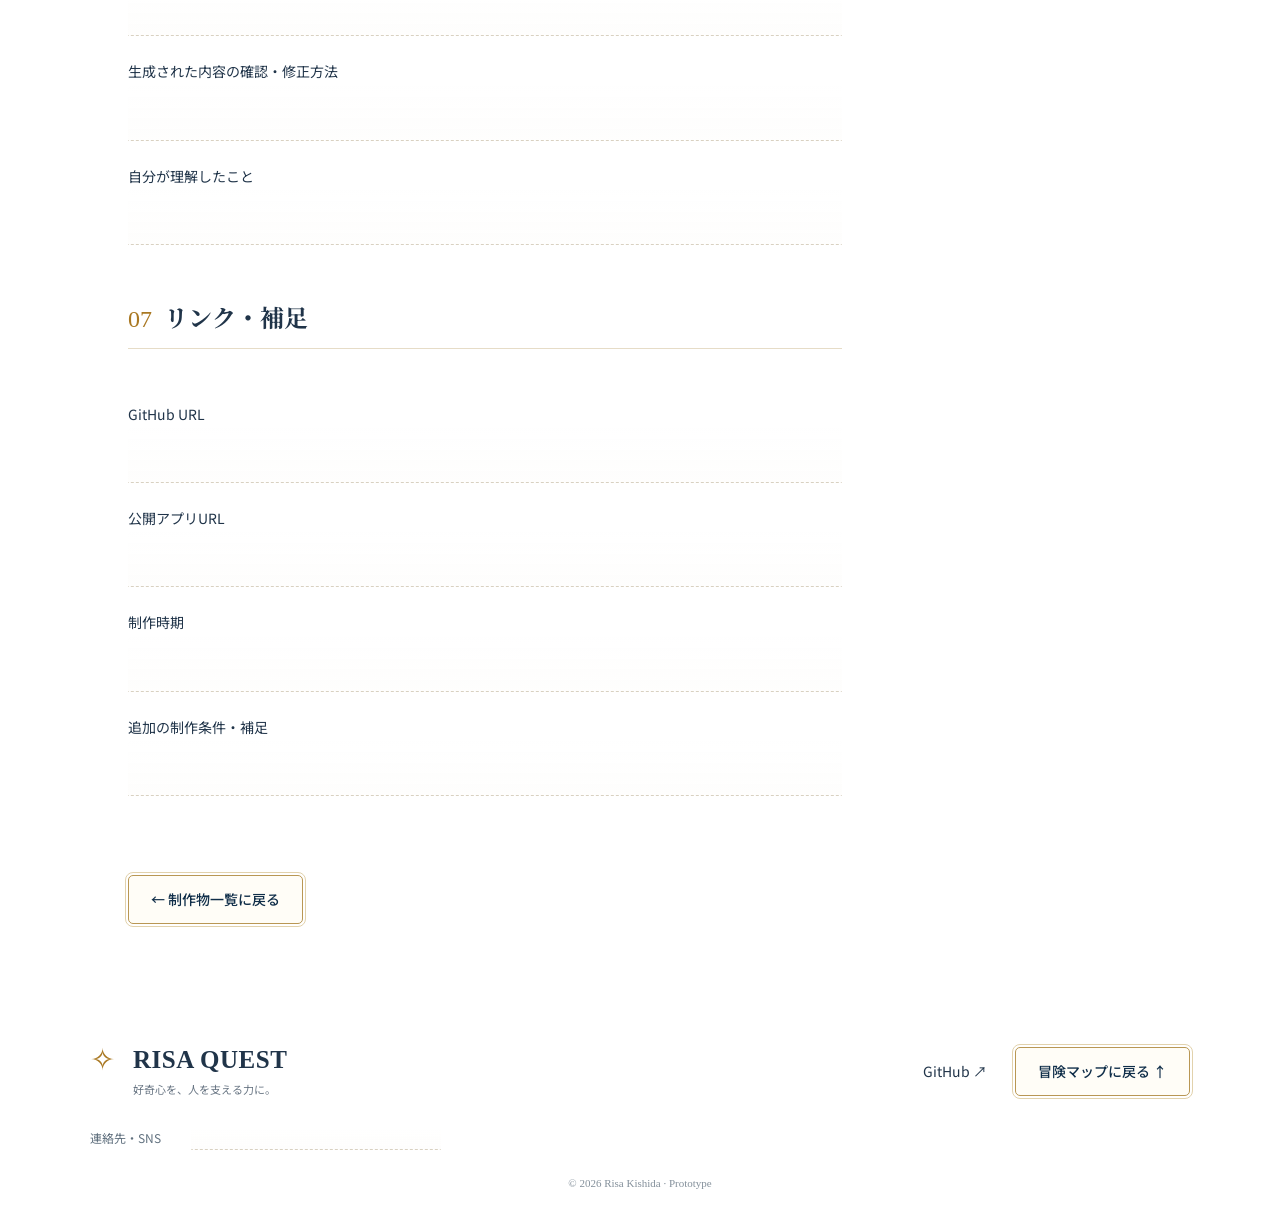
==== commit afc6d4a7: "Add life management case study and refine learning journey" ====
--- a/calendar.html
+++ b/calendar.html
@@ -1 +1 @@
-<!doctype html><html lang="ja"><head><meta charset="utf-8"><meta name="viewport" content="width=device-width,initial-scale=1"><title>カレンダーアプリ | RISA QUEST</title><meta name="description" content="筑波大学情報学群情報科学類2年・岸田理沙の制作と学びの記録。好奇心を、人を支える力に。"><meta name="theme-color" content="#102e49"><meta property="og:title" content="カレンダーアプリ | RISA QUEST"><meta property="og:description" content="筑波大学で情報科学を学ぶ岸田理沙のポートフォリオ。福祉 × 情報 × AIの未来へ。"><meta property="og:type" content="website"><link rel="icon" href="data:image/svg+xml,%3Csvg xmlns='http://www.w3.org/2000/svg' viewBox='0 0 40 40'%3E%3Crect width='40' height='40' rx='9' fill='%23102e49'/%3E%3Cpath d='M20 3 24 16 37 20 24 24 20 37 16 24 3 20 16 16Z' fill='%23dfb965'/%3E%3C/svg%3E"><link rel="stylesheet" href="style.css"><script src="script.js" defer></script></head><body><a class="skip-link" href="#detail-content">本文へスキップ</a><header class="site-header"><a class="small-brand" href="index.html#top"><span aria-hidden="true">✧</span> RISA QUEST</a><nav class="desktop-nav" aria-label="セクション"><a href="index.html#about">自己紹介</a><a href="index.html#works">制作物</a><a href="index.html#skills">学習・技術</a><a href="index.html#strengths">自己PR・強み</a><a href="index.html#future">目指す未来</a><a href="index.html#next">次の挑戦</a></nav><div class="header-actions"><button class="motion-toggle" type="button" aria-pressed="false" aria-label="アニメーションを停止する"><span aria-hidden="true">Ⅱ</span><span class="motion-label">動きを止める</span></button><button class="menu-toggle" type="button" aria-expanded="false" aria-controls="mobile-nav">メニュー ☰</button></div><nav id="mobile-nav" class="mobile-nav" aria-label="モバイルナビゲーション" hidden><a href="index.html#about">自己紹介</a><a href="index.html#works">制作物</a><a href="index.html#skills">学習・技術</a><a href="index.html#strengths">自己PR・強み</a><a href="index.html#future">目指す未来</a><a href="index.html#next">次の挑戦</a></nav></header><main class="detail-main" id="top"><nav class="breadcrumbs" aria-label="パンくず"><a href="index.html#top">冒険マップ</a><span>／</span><a href="index.html#works">制作物</a><span>／</span><span>カレンダーアプリ</span></nav><header class="detail-hero"><p class="eyebrow">QUEST 01 / CALENDAR APPLICATION</p><h1>カレンダーアプリ</h1><p class="detail-lead">予定を見える形にして、大学生活にメリハリを。自分の生活で感じた課題から生まれた、個人制作のWebアプリです。</p><div class="detail-meta"><span class="badge outline">個人制作</span><span class="badge outline">制作期間：1か月</span><span class="badge outline">ZeroPlus 卒業制作</span></div></header><div class="detail-layout"><div class="detail-content" id="detail-content"><section id="overview" class="detail-section reveal"><h2><span>01</span>何を作ったか</h2><p>生活にメリハリをつけたい人に向けた、カレンダー・スケジュール管理Webアプリです。予定を登録し、カレンダー上で管理できるようにしました。</p><dl class="facts-table"><div><dt>制作物名</dt><dd>カレンダーアプリ</dd></div><div><dt>対象ユーザー</dt><dd>生活にメリハリをつけたい方</dd></div><div><dt>制作期間</dt><dd>1か月</dd></div><div><dt>制作形態</dt><dd>個人制作</dd></div><div><dt>担当範囲</dt><dd>要件定義からデプロイまで、すべて</dd></div><div><dt>制作背景</dt><dd>ZeroPlus Webアプリケーションコースの卒業制作</dd></div></dl><dl class="detail-empty"><div><dt>実際のアプリ画面・スクリーンショット</dt><dd><div class="blank " role="note" aria-label="実際のアプリ画面・スクリーンショット：未記入"></div></dd></div></dl></section><section id="purpose" class="detail-section reveal"><h2><span>02</span>なぜ作ったか</h2><p>大学生活をだらだらと過ごしてしまうことがあり、自分の生活にメリハリをつけたいと考えました。予定に加え、目標や振り返りも扱えるアプリを構想しました。</p></section><section id="features" class="detail-section reveal"><h2><span>03</span>機能と構想</h2><div class="feature-split"><div class="feature-panel"><span class="badge">実装したこと</span><h3>認証・予定管理</h3><ul><li>ユーザー登録・ログイン</li><li>profilesへのユーザー情報登録</li><li>予定の登録・取得</li><li>カレンダー上での予定管理</li></ul></div><div class="feature-panel"><span class="badge outline">構想</span><h3>目標・振り返り</h3><ul><li>月間目標の管理</li><li>日々の目標の管理</li><li>振り返りの管理</li></ul></div></div></section><section id="technology" class="detail-section reveal"><h2><span>04</span>技術とデータ</h2><div class="tags"><span>React</span><span>TypeScript</span><span>Tailwind CSS</span><span>daisyUI</span><span>Supabase</span><span>Git / GitHub</span></div><p>Supabaseで <code>profiles</code> と <code>schedule</code> などのテーブルを作成しました。予定には、タイトル・開始日時・終了日時・場所・コメント・ユーザーIDなどを保存する形にしました。</p><p>フロントエンドに加え、認証、データベース、データの取得・登録、公開まで、Webサービスを作る一連の流れを経験しました。</p></section><section id="troubleshooting" class="detail-section reveal"><h2><span>05</span>開発中の試行錯誤</h2><p>開発中には、次のような問題に遭遇しました。エラーの原因を確認し、生成AIのサポートも活用しながら修正を進めました。</p><div class="trouble-entry"><h3>RLSによる403エラー</h3><p>SupabaseのRow Level Securityに関する問題。</p></div><div class="trouble-entry"><h3>データベース制約のエラー</h3><p><code>created_at</code> など、データベース制約に関する問題。</p></div><div class="trouble-entry"><h3>認証とユーザー情報の連携</h3><p>Supabase Authの429 / 422エラーや、認証とprofilesテーブルの連携。</p></div><dl class="detail-empty"><div><dt>調べた方法・具体的な修正内容</dt><dd><div class="blank " role="note" aria-label="調べた方法・具体的な修正内容：未記入"></div></dd></div><div><dt>特に工夫したこと</dt><dd><div class="blank " role="note" aria-label="特に工夫したこと：未記入"></div></dd></div><div><dt>そこから学んだこと</dt><dd><div class="blank " role="note" aria-label="そこから学んだこと：未記入"></div></dd></div><div><dt>今後改善したいこと</dt><dd><div class="blank " role="note" aria-label="今後改善したいこと：未記入"></div></dd></div></dl></section><section id="ai" class="detail-section reveal"><h2><span>06</span>生成AIの活用</h2><p>開発には生成AIのサポートを活用しました。エラーの原因を確認し、AIなども使いながら修正を進める経験をしました。</p><dl class="detail-empty"><div><dt>AIへの具体的な指示</dt><dd><div class="blank " role="note" aria-label="AIへの具体的な指示：未記入"></div></dd></div><div><dt>生成された内容の確認・修正方法</dt><dd><div class="blank " role="note" aria-label="生成された内容の確認・修正方法：未記入"></div></dd></div><div><dt>自分が理解したこと</dt><dd><div class="blank " role="note" aria-label="自分が理解したこと：未記入"></div></dd></div></dl></section><section id="links" class="detail-section reveal"><h2><span>07</span>リンク・補足</h2><dl class="detail-empty"><div><dt>GitHub URL</dt><dd><div class="blank " role="note" aria-label="GitHub URL：未記入"></div></dd></div><div><dt>公開アプリURL</dt><dd><div class="blank " role="note" aria-label="公開アプリURL：未記入"></div></dd></div><div><dt>制作時期</dt><dd><div class="blank " role="note" aria-label="制作時期：未記入"></div></dd></div><div><dt>追加の制作条件・補足</dt><dd><div class="blank " role="note" aria-label="追加の制作条件・補足：未記入"></div></dd></div></dl></section><a class="button light return-link" href="index.html#works">← 制作物一覧に戻る</a></div><aside class="detail-sidebar"><h2>このクエストの記録</h2><nav aria-label="制作物の目次"><a href="#overview">01 何を作ったか</a><a href="#purpose">02 なぜ作ったか</a><a href="#features">03 機能と構想</a><a href="#technology">04 技術とデータ</a><a href="#troubleshooting">05 開発中の試行錯誤</a><a href="#ai">06 生成AIの活用</a><a href="#links">07 リンク・補足</a></nav><a class="button light" href="index.html#works">制作物一覧へ戻る</a></aside></div></main><footer class="site-footer"><div class="footer-brand"><span aria-hidden="true">✧</span><strong>RISA QUEST</strong><p>好奇心を、人を支える力に。</p></div><div class="footer-links"><a href="https://github.com/risa-zp" target="_blank" rel="noopener noreferrer">GitHub ↗</a><a class="button light" href="index.html#top">冒険マップに戻る ↑</a></div><dl class="footer-contact"><div><dt>連絡先・SNS</dt><dd><div class="blank " role="note" aria-label="連絡先・SNS：未記入"></div></dd></div></dl><p class="copyright">© 2026 Risa Kishida · Prototype</p></footer><a class="back-map" href="index.html#top" aria-label="冒険マップに戻る"><span aria-hidden="true">✧</span>MAP ↑</a></body></html>+<!doctype html><html lang="ja"><head><meta charset="utf-8"><meta name="viewport" content="width=device-width,initial-scale=1"><title>カレンダーアプリ | RISA QUEST</title><meta name="description" content="筑波大学情報学群情報科学類2年・岸田理沙の制作と学びの記録。好奇心を、人を支える力に。"><meta name="theme-color" content="#102e49"><meta property="og:title" content="カレンダーアプリ | RISA QUEST"><meta property="og:description" content="筑波大学で情報科学を学ぶ岸田理沙のポートフォリオ。福祉 × 情報 × AIの未来へ。"><meta property="og:type" content="website"><link rel="icon" href="data:image/svg+xml,%3Csvg xmlns='http://www.w3.org/2000/svg' viewBox='0 0 40 40'%3E%3Crect width='40' height='40' rx='9' fill='%23102e49'/%3E%3Cpath d='M20 3 24 16 37 20 24 24 20 37 16 24 3 20 16 16Z' fill='%23dfb965'/%3E%3C/svg%3E"><link rel="stylesheet" href="style.css"><script src="script.js" defer></script></head><body><a class="skip-link" href="#detail-content">本文へスキップ</a><header class="site-header"><a class="small-brand" href="index.html#top"><span aria-hidden="true">✧</span> RISA QUEST</a><nav class="desktop-nav" aria-label="セクション"><a href="index.html#about">自己紹介</a><a href="index.html#works">制作物</a><a href="index.html#skills">学習・技術</a><a href="index.html#strengths">自己PR・強み</a><a href="index.html#future">目指す未来</a><a href="index.html#next">次の挑戦</a></nav><div class="header-actions"><button class="motion-toggle" type="button" aria-pressed="false" aria-label="アニメーションを停止する"><span aria-hidden="true">Ⅱ</span><span class="motion-label">動きを止める</span></button><button class="menu-toggle" type="button" aria-expanded="false" aria-controls="mobile-nav">メニュー ☰</button></div><nav id="mobile-nav" class="mobile-nav" aria-label="モバイルナビゲーション" hidden><a href="index.html#about">自己紹介</a><a href="index.html#works">制作物</a><a href="index.html#skills">学習・技術</a><a href="index.html#strengths">自己PR・強み</a><a href="index.html#future">目指す未来</a><a href="index.html#next">次の挑戦</a></nav></header><main class="detail-main" id="top"><nav class="breadcrumbs" aria-label="パンくず"><a href="index.html#top">冒険マップ</a><span>／</span><a href="index.html#works">制作物</a><span>／</span><span>カレンダーアプリ</span></nav><header class="detail-hero"><p class="eyebrow">QUEST 01 / CALENDAR APPLICATION</p><h1>カレンダーアプリ</h1><p class="detail-lead">予定を見える形にして、大学生活にメリハリを。自分の生活で感じた課題から生まれた、個人制作のWebアプリです。</p><div class="detail-meta"><span class="badge outline">個人制作</span><span class="badge outline">制作期間：1か月</span><span class="badge outline">ZeroPlus 卒業制作</span></div></header><div class="detail-layout"><div class="detail-content" id="detail-content"><section id="overview" class="detail-section reveal"><h2><span>01</span>何を作ったか</h2><p><a class="button" href="life-management.html">生活管理Webアプリの新しい詳細ページへ →</a></p><p>生活にメリハリをつけたい人に向けた、カレンダー・スケジュール管理Webアプリです。予定を登録し、カレンダー上で管理できるようにしました。</p><dl class="facts-table"><div><dt>制作物名</dt><dd>カレンダーアプリ</dd></div><div><dt>対象ユーザー</dt><dd>生活にメリハリをつけたい方</dd></div><div><dt>制作期間</dt><dd>1か月</dd></div><div><dt>制作形態</dt><dd>個人制作</dd></div><div><dt>担当範囲</dt><dd>要件定義からデプロイまで、すべて</dd></div><div><dt>制作背景</dt><dd>ZeroPlus Webアプリケーションコースの卒業制作</dd></div></dl><dl class="detail-empty"><div><dt>実際のアプリ画面・スクリーンショット</dt><dd><div class="blank " role="note" aria-label="実際のアプリ画面・スクリーンショット：未記入"></div></dd></div></dl></section><section id="purpose" class="detail-section reveal"><h2><span>02</span>なぜ作ったか</h2><p>大学生活をだらだらと過ごしてしまうことがあり、自分の生活にメリハリをつけたいと考えました。予定に加え、目標や振り返りも扱えるアプリを構想しました。</p></section><section id="features" class="detail-section reveal"><h2><span>03</span>機能と構想</h2><div class="feature-split"><div class="feature-panel"><span class="badge">実装したこと</span><h3>予定・目標・振り返り</h3><ul><li>カレンダー表示、予定の登録・取得・表示</li><li>月間目標・日々の目標の登録・編集</li><li>振り返りの登録・編集</li></ul></div><div class="feature-panel"><span class="badge outline">未完成・今後の課題</span><h3>認証・ユーザー管理</h3><p>ユーザー登録・ログインには取り組みましたが、完成には至っていません。</p></div></div></section><section id="technology" class="detail-section reveal"><h2><span>04</span>技術とデータ</h2><div class="tags"><span>React</span><span>TypeScript</span><span>Tailwind CSS</span><span>daisyUI</span><span>Supabase</span><span>Git / GitHub</span></div><p>Supabaseで <code>profiles</code> と <code>schedule</code> などのテーブルを作成しました。予定には、タイトル・開始日時・終了日時・場所・コメント・ユーザーIDなどを保存する形にしました。</p><p>フロントエンドに加え、認証、データベース、データの取得・登録、公開まで、Webサービスを作る一連の流れを経験しました。</p></section><section id="troubleshooting" class="detail-section reveal"><h2><span>05</span>開発中の試行錯誤</h2><p>開発中には、次のような問題に遭遇しました。エラーの原因を確認し、生成AIのサポートも活用しながら修正を進めました。</p><div class="trouble-entry"><h3>RLSによる403エラー</h3><p>SupabaseのRow Level Securityに関する問題。</p></div><div class="trouble-entry"><h3>データベース制約のエラー</h3><p><code>created_at</code> など、データベース制約に関する問題。</p></div><div class="trouble-entry"><h3>認証とユーザー情報の連携</h3><p>Supabase Authの429 / 422エラーや、認証とprofilesテーブルの連携。</p></div><dl class="detail-empty"><div><dt>調べた方法・具体的な修正内容</dt><dd><div class="blank " role="note" aria-label="調べた方法・具体的な修正内容：未記入"></div></dd></div><div><dt>特に工夫したこと</dt><dd><div class="blank " role="note" aria-label="特に工夫したこと：未記入"></div></dd></div><div><dt>そこから学んだこと</dt><dd><div class="blank " role="note" aria-label="そこから学んだこと：未記入"></div></dd></div><div><dt>今後改善したいこと</dt><dd><div class="blank " role="note" aria-label="今後改善したいこと：未記入"></div></dd></div></dl></section><section id="ai" class="detail-section reveal"><h2><span>06</span>生成AIの活用</h2><p>開発には生成AIのサポートを活用しました。エラーの原因を確認し、AIなども使いながら修正を進める経験をしました。</p><dl class="detail-empty"><div><dt>AIへの具体的な指示</dt><dd><div class="blank " role="note" aria-label="AIへの具体的な指示：未記入"></div></dd></div><div><dt>生成された内容の確認・修正方法</dt><dd><div class="blank " role="note" aria-label="生成された内容の確認・修正方法：未記入"></div></dd></div><div><dt>自分が理解したこと</dt><dd><div class="blank " role="note" aria-label="自分が理解したこと：未記入"></div></dd></div></dl></section><section id="links" class="detail-section reveal"><h2><span>07</span>リンク・補足</h2><dl class="detail-empty"><div><dt>GitHub URL</dt><dd><div class="blank " role="note" aria-label="GitHub URL：未記入"></div></dd></div><div><dt>公開アプリURL</dt><dd><div class="blank " role="note" aria-label="公開アプリURL：未記入"></div></dd></div><div><dt>制作時期</dt><dd><div class="blank " role="note" aria-label="制作時期：未記入"></div></dd></div><div><dt>追加の制作条件・補足</dt><dd><div class="blank " role="note" aria-label="追加の制作条件・補足：未記入"></div></dd></div></dl></section><a class="button light return-link" href="index.html#works">← 制作物一覧に戻る</a></div><aside class="detail-sidebar"><h2>このクエストの記録</h2><nav aria-label="制作物の目次"><a href="#overview">01 何を作ったか</a><a href="#purpose">02 なぜ作ったか</a><a href="#features">03 機能と構想</a><a href="#technology">04 技術とデータ</a><a href="#troubleshooting">05 開発中の試行錯誤</a><a href="#ai">06 生成AIの活用</a><a href="#links">07 リンク・補足</a></nav><a class="button light" href="index.html#works">制作物一覧へ戻る</a></aside></div></main><footer class="site-footer"><div class="footer-brand"><span aria-hidden="true">✧</span><strong>RISA QUEST</strong><p>好奇心を、人を支える力に。</p></div><div class="footer-links"><a href="https://github.com/risa-zp" target="_blank" rel="noopener noreferrer">GitHub ↗</a><a class="button light" href="index.html#top">冒険マップに戻る ↑</a></div><dl class="footer-contact"><div><dt>連絡先・SNS</dt><dd><div class="blank " role="note" aria-label="連絡先・SNS：未記入"></div></dd></div></dl><p class="copyright">© 2026 Risa Kishida · Prototype</p></footer><a class="back-map" href="index.html#top" aria-label="冒険マップに戻る"><span aria-hidden="true">✧</span>MAP ↑</a></body></html>
--- a/style.css
+++ b/style.css
@@ -11,3 +11,8 @@
 .hero-profile{display:inline-block;background:#ffffffc9;border-radius:30px;padding:2px 14px}.hero-title{pointer-events:none}.destination:focus-visible{outline:3px solid #996518;outline-offset:5px}
 @media(max-width:760px){.destination{width:30%;grid-template-columns:1fr;padding:5px 8px;min-height:53px}.destination-title{font-size:clamp(12px,3.35vw,20px)}.destination-arrow{display:none}.destination-1,.destination-4{left:18%}.destination-2,.destination-5{left:50%}.destination-3,.destination-6{left:82%}.hero-profile{font-size:11px;padding:2px 7px;line-height:1.7;max-width:95%}.hero-title{padding-bottom:12px}.journey-route.is-visible .route-connector{animation-name:route-draw-vertical}}@keyframes route-draw-vertical{from{transform:scaleY(0)}to{transform:scaleY(1)}}
 @media print{.site-header,.map-hero,.motion-toggle,.back-map,.detail-sidebar,.draft-note{display:none}.reveal{opacity:1!important;translate:none!important}.chapter{break-inside:avoid;padding:25px 0}.chapter-number{font-size:35px}body{font-size:12px}.button{color:var(--navy);background:white}.site-footer{padding:20px 0}}
+
+/* Content journeys: preserve the existing hero and animation system. */
+.rq-grid{display:grid;grid-template-columns:repeat(3,minmax(0,1fr));gap:22px;margin:25px 0}.rq-two{grid-template-columns:repeat(2,minmax(0,1fr))}.rq-panel{background:var(--paper);border:1px solid var(--line);border-top:3px solid var(--gold-light);padding:25px;border-radius:5px;min-width:0}.rq-panel h3{font-size:22px;margin:14px 0}.rq-grid h4,.rq-evidence h4{font:600 17px/1.6 var(--sans);margin:0 0 10px}.rq-panel p:last-child,.rq-grid p:last-child{margin-bottom:0}.rq-callout{background:#f8f7f1;border-left:3px solid var(--gold-light);padding:30px 35px;margin-top:32px}.rq-callout h3{font-size:25px}.rq-section-intro{margin-top:42px}.rq-evidence{border-top:1px solid var(--line);padding-top:20px;margin-top:20px}.rq-evidence p{font-size:15px}.rq-evidence h4:not(:first-child){margin-top:24px}.rq-flow{list-style:none;display:flex;flex-wrap:wrap;gap:10px;padding:0;margin:24px 0}.rq-flow li{flex:1 1 120px;position:relative;background:white;border:1px solid var(--line);padding:13px 14px;font-size:14px;line-height:1.65;min-width:0}.rq-flow li>span{display:block;font:14px/1.6 Georgia,serif;color:var(--gold);margin-bottom:4px}.rq-flow li:not(:last-child)::after{content:'→';position:absolute;right:-10px;top:42%;color:var(--gold);z-index:1;background:#f8f7f1;line-height:1}.rq-status{display:grid;gap:18px}.profile-stats small{display:block}.rq-panel .eyebrow{margin-top:16px}.detail-section .rq-grid{gap:15px}.detail-section .rq-panel{padding:22px}.detail-section h2{overflow-wrap:anywhere}.ability-card>.eyebrow{font-size:11px}.journey-route article{min-width:0}
+@media(max-width:1050px){.rq-grid{grid-template-columns:1fr 1fr}.rq-grid>article:last-child:nth-child(odd){grid-column:1/-1}}
+@media(max-width:760px){.rq-grid,.rq-two{grid-template-columns:1fr}.rq-grid>article:last-child:nth-child(odd){grid-column:auto}.rq-panel{padding:23px}.rq-callout{padding:24px 20px}.rq-callout h3{font-size:23px}.rq-flow{display:grid;grid-template-columns:1fr;gap:12px}.rq-flow li{padding:12px 16px;display:flex;gap:12px;align-items:baseline}.rq-flow li>span{margin:0}.rq-flow li:not(:last-child)::after{content:'↓';right:auto;left:24px;top:auto;bottom:-13px}.rq-evidence p{font-size:15px}.rq-grid{gap:18px}.ability-card .eyebrow{font-size:11px}}
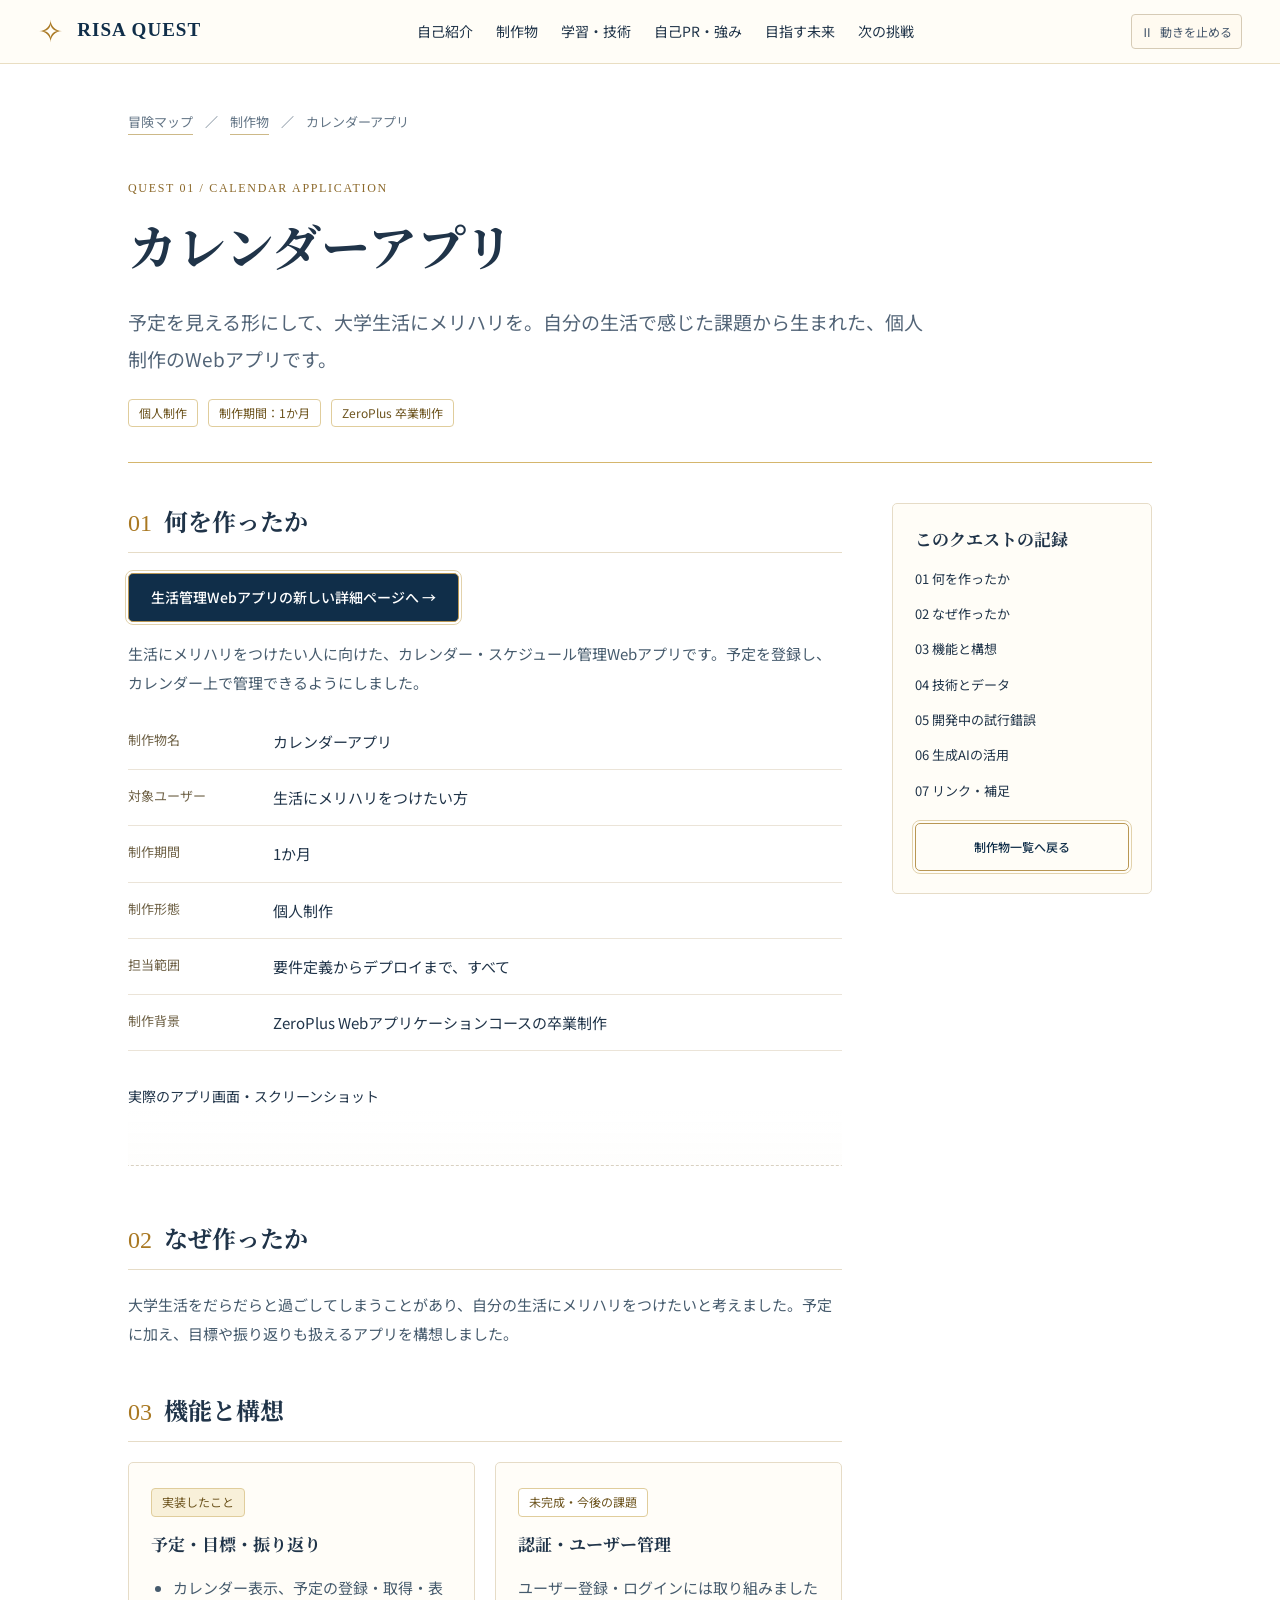
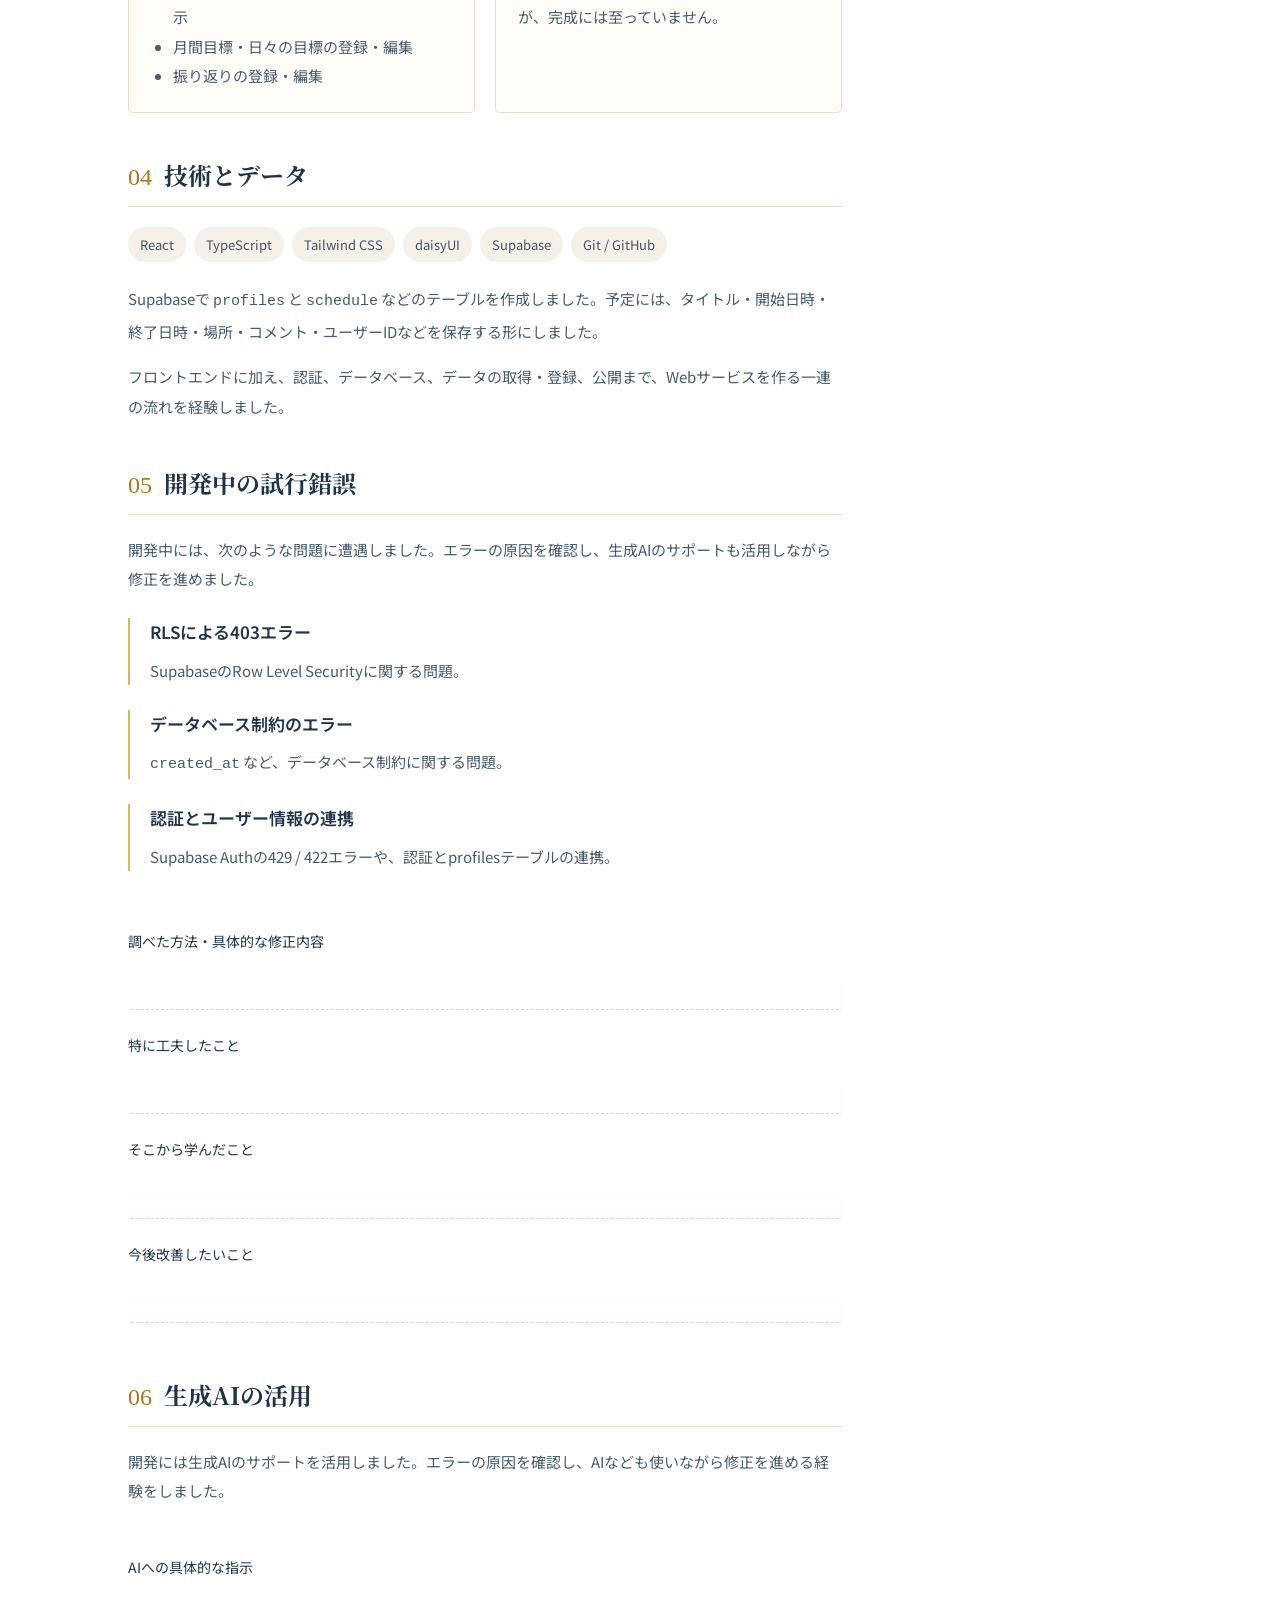
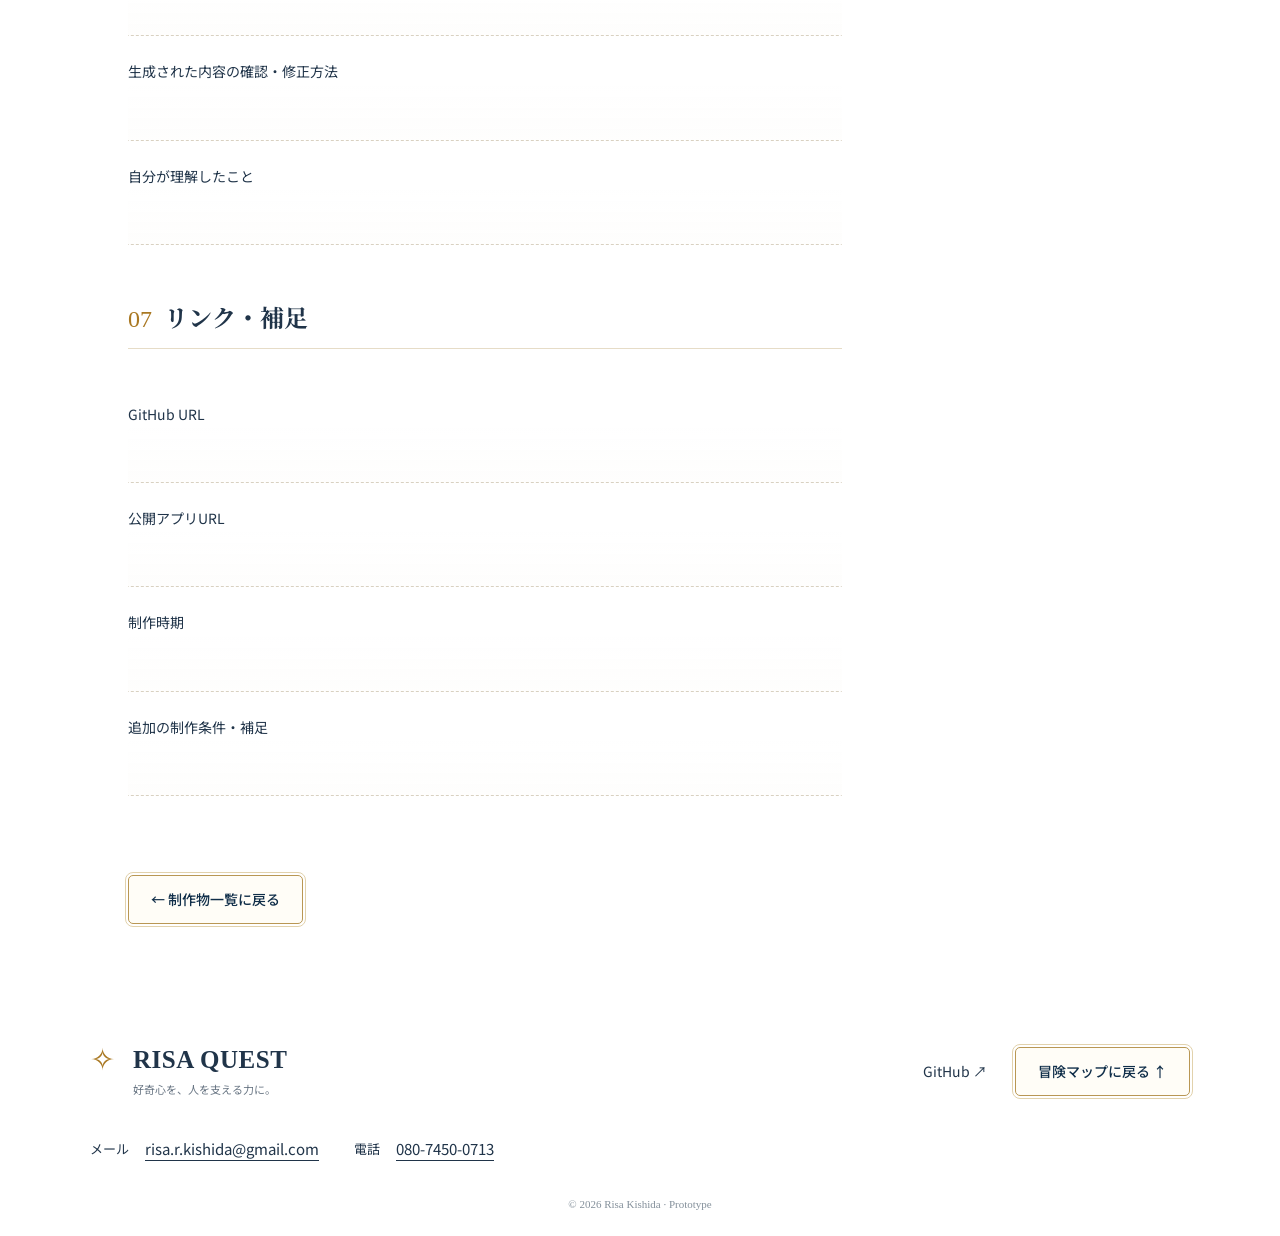
==== commit ee6691dc: "Refine strengths, AI design decisions, future roadmap and contact" ====
--- a/calendar.html
+++ b/calendar.html
@@ -1 +1 @@
-<!doctype html><html lang="ja"><head><meta charset="utf-8"><meta name="viewport" content="width=device-width,initial-scale=1"><title>カレンダーアプリ | RISA QUEST</title><meta name="description" content="筑波大学情報学群情報科学類2年・岸田理沙の制作と学びの記録。好奇心を、人を支える力に。"><meta name="theme-color" content="#102e49"><meta property="og:title" content="カレンダーアプリ | RISA QUEST"><meta property="og:description" content="筑波大学で情報科学を学ぶ岸田理沙のポートフォリオ。福祉 × 情報 × AIの未来へ。"><meta property="og:type" content="website"><link rel="icon" href="data:image/svg+xml,%3Csvg xmlns='http://www.w3.org/2000/svg' viewBox='0 0 40 40'%3E%3Crect width='40' height='40' rx='9' fill='%23102e49'/%3E%3Cpath d='M20 3 24 16 37 20 24 24 20 37 16 24 3 20 16 16Z' fill='%23dfb965'/%3E%3C/svg%3E"><link rel="stylesheet" href="style.css"><script src="script.js" defer></script></head><body><a class="skip-link" href="#detail-content">本文へスキップ</a><header class="site-header"><a class="small-brand" href="index.html#top"><span aria-hidden="true">✧</span> RISA QUEST</a><nav class="desktop-nav" aria-label="セクション"><a href="index.html#about">自己紹介</a><a href="index.html#works">制作物</a><a href="index.html#skills">学習・技術</a><a href="index.html#strengths">自己PR・強み</a><a href="index.html#future">目指す未来</a><a href="index.html#next">次の挑戦</a></nav><div class="header-actions"><button class="motion-toggle" type="button" aria-pressed="false" aria-label="アニメーションを停止する"><span aria-hidden="true">Ⅱ</span><span class="motion-label">動きを止める</span></button><button class="menu-toggle" type="button" aria-expanded="false" aria-controls="mobile-nav">メニュー ☰</button></div><nav id="mobile-nav" class="mobile-nav" aria-label="モバイルナビゲーション" hidden><a href="index.html#about">自己紹介</a><a href="index.html#works">制作物</a><a href="index.html#skills">学習・技術</a><a href="index.html#strengths">自己PR・強み</a><a href="index.html#future">目指す未来</a><a href="index.html#next">次の挑戦</a></nav></header><main class="detail-main" id="top"><nav class="breadcrumbs" aria-label="パンくず"><a href="index.html#top">冒険マップ</a><span>／</span><a href="index.html#works">制作物</a><span>／</span><span>カレンダーアプリ</span></nav><header class="detail-hero"><p class="eyebrow">QUEST 01 / CALENDAR APPLICATION</p><h1>カレンダーアプリ</h1><p class="detail-lead">予定を見える形にして、大学生活にメリハリを。自分の生活で感じた課題から生まれた、個人制作のWebアプリです。</p><div class="detail-meta"><span class="badge outline">個人制作</span><span class="badge outline">制作期間：1か月</span><span class="badge outline">ZeroPlus 卒業制作</span></div></header><div class="detail-layout"><div class="detail-content" id="detail-content"><section id="overview" class="detail-section reveal"><h2><span>01</span>何を作ったか</h2><p><a class="button" href="life-management.html">生活管理Webアプリの新しい詳細ページへ →</a></p><p>生活にメリハリをつけたい人に向けた、カレンダー・スケジュール管理Webアプリです。予定を登録し、カレンダー上で管理できるようにしました。</p><dl class="facts-table"><div><dt>制作物名</dt><dd>カレンダーアプリ</dd></div><div><dt>対象ユーザー</dt><dd>生活にメリハリをつけたい方</dd></div><div><dt>制作期間</dt><dd>1か月</dd></div><div><dt>制作形態</dt><dd>個人制作</dd></div><div><dt>担当範囲</dt><dd>要件定義からデプロイまで、すべて</dd></div><div><dt>制作背景</dt><dd>ZeroPlus Webアプリケーションコースの卒業制作</dd></div></dl><dl class="detail-empty"><div><dt>実際のアプリ画面・スクリーンショット</dt><dd><div class="blank " role="note" aria-label="実際のアプリ画面・スクリーンショット：未記入"></div></dd></div></dl></section><section id="purpose" class="detail-section reveal"><h2><span>02</span>なぜ作ったか</h2><p>大学生活をだらだらと過ごしてしまうことがあり、自分の生活にメリハリをつけたいと考えました。予定に加え、目標や振り返りも扱えるアプリを構想しました。</p></section><section id="features" class="detail-section reveal"><h2><span>03</span>機能と構想</h2><div class="feature-split"><div class="feature-panel"><span class="badge">実装したこと</span><h3>予定・目標・振り返り</h3><ul><li>カレンダー表示、予定の登録・取得・表示</li><li>月間目標・日々の目標の登録・編集</li><li>振り返りの登録・編集</li></ul></div><div class="feature-panel"><span class="badge outline">未完成・今後の課題</span><h3>認証・ユーザー管理</h3><p>ユーザー登録・ログインには取り組みましたが、完成には至っていません。</p></div></div></section><section id="technology" class="detail-section reveal"><h2><span>04</span>技術とデータ</h2><div class="tags"><span>React</span><span>TypeScript</span><span>Tailwind CSS</span><span>daisyUI</span><span>Supabase</span><span>Git / GitHub</span></div><p>Supabaseで <code>profiles</code> と <code>schedule</code> などのテーブルを作成しました。予定には、タイトル・開始日時・終了日時・場所・コメント・ユーザーIDなどを保存する形にしました。</p><p>フロントエンドに加え、認証、データベース、データの取得・登録、公開まで、Webサービスを作る一連の流れを経験しました。</p></section><section id="troubleshooting" class="detail-section reveal"><h2><span>05</span>開発中の試行錯誤</h2><p>開発中には、次のような問題に遭遇しました。エラーの原因を確認し、生成AIのサポートも活用しながら修正を進めました。</p><div class="trouble-entry"><h3>RLSによる403エラー</h3><p>SupabaseのRow Level Securityに関する問題。</p></div><div class="trouble-entry"><h3>データベース制約のエラー</h3><p><code>created_at</code> など、データベース制約に関する問題。</p></div><div class="trouble-entry"><h3>認証とユーザー情報の連携</h3><p>Supabase Authの429 / 422エラーや、認証とprofilesテーブルの連携。</p></div><dl class="detail-empty"><div><dt>調べた方法・具体的な修正内容</dt><dd><div class="blank " role="note" aria-label="調べた方法・具体的な修正内容：未記入"></div></dd></div><div><dt>特に工夫したこと</dt><dd><div class="blank " role="note" aria-label="特に工夫したこと：未記入"></div></dd></div><div><dt>そこから学んだこと</dt><dd><div class="blank " role="note" aria-label="そこから学んだこと：未記入"></div></dd></div><div><dt>今後改善したいこと</dt><dd><div class="blank " role="note" aria-label="今後改善したいこと：未記入"></div></dd></div></dl></section><section id="ai" class="detail-section reveal"><h2><span>06</span>生成AIの活用</h2><p>開発には生成AIのサポートを活用しました。エラーの原因を確認し、AIなども使いながら修正を進める経験をしました。</p><dl class="detail-empty"><div><dt>AIへの具体的な指示</dt><dd><div class="blank " role="note" aria-label="AIへの具体的な指示：未記入"></div></dd></div><div><dt>生成された内容の確認・修正方法</dt><dd><div class="blank " role="note" aria-label="生成された内容の確認・修正方法：未記入"></div></dd></div><div><dt>自分が理解したこと</dt><dd><div class="blank " role="note" aria-label="自分が理解したこと：未記入"></div></dd></div></dl></section><section id="links" class="detail-section reveal"><h2><span>07</span>リンク・補足</h2><dl class="detail-empty"><div><dt>GitHub URL</dt><dd><div class="blank " role="note" aria-label="GitHub URL：未記入"></div></dd></div><div><dt>公開アプリURL</dt><dd><div class="blank " role="note" aria-label="公開アプリURL：未記入"></div></dd></div><div><dt>制作時期</dt><dd><div class="blank " role="note" aria-label="制作時期：未記入"></div></dd></div><div><dt>追加の制作条件・補足</dt><dd><div class="blank " role="note" aria-label="追加の制作条件・補足：未記入"></div></dd></div></dl></section><a class="button light return-link" href="index.html#works">← 制作物一覧に戻る</a></div><aside class="detail-sidebar"><h2>このクエストの記録</h2><nav aria-label="制作物の目次"><a href="#overview">01 何を作ったか</a><a href="#purpose">02 なぜ作ったか</a><a href="#features">03 機能と構想</a><a href="#technology">04 技術とデータ</a><a href="#troubleshooting">05 開発中の試行錯誤</a><a href="#ai">06 生成AIの活用</a><a href="#links">07 リンク・補足</a></nav><a class="button light" href="index.html#works">制作物一覧へ戻る</a></aside></div></main><footer class="site-footer"><div class="footer-brand"><span aria-hidden="true">✧</span><strong>RISA QUEST</strong><p>好奇心を、人を支える力に。</p></div><div class="footer-links"><a href="https://github.com/risa-zp" target="_blank" rel="noopener noreferrer">GitHub ↗</a><a class="button light" href="index.html#top">冒険マップに戻る ↑</a></div><dl class="footer-contact"><div><dt>連絡先・SNS</dt><dd><div class="blank " role="note" aria-label="連絡先・SNS：未記入"></div></dd></div></dl><p class="copyright">© 2026 Risa Kishida · Prototype</p></footer><a class="back-map" href="index.html#top" aria-label="冒険マップに戻る"><span aria-hidden="true">✧</span>MAP ↑</a></body></html>+<!doctype html><html lang="ja"><head><meta charset="utf-8"><meta name="viewport" content="width=device-width,initial-scale=1"><title>カレンダーアプリ | RISA QUEST</title><meta name="description" content="筑波大学情報学群情報科学類2年・岸田理沙の制作と学びの記録。好奇心を、人を支える力に。"><meta name="theme-color" content="#102e49"><meta property="og:title" content="カレンダーアプリ | RISA QUEST"><meta property="og:description" content="筑波大学で情報科学を学ぶ岸田理沙のポートフォリオ。福祉 × 情報 × AIの未来へ。"><meta property="og:type" content="website"><link rel="icon" href="data:image/svg+xml,%3Csvg xmlns='http://www.w3.org/2000/svg' viewBox='0 0 40 40'%3E%3Crect width='40' height='40' rx='9' fill='%23102e49'/%3E%3Cpath d='M20 3 24 16 37 20 24 24 20 37 16 24 3 20 16 16Z' fill='%23dfb965'/%3E%3C/svg%3E"><link rel="stylesheet" href="style.css"><script src="script.js" defer></script></head><body><a class="skip-link" href="#detail-content">本文へスキップ</a><header class="site-header"><a class="small-brand" href="index.html#top"><span aria-hidden="true">✧</span> RISA QUEST</a><nav class="desktop-nav" aria-label="セクション"><a href="index.html#about">自己紹介</a><a href="index.html#works">制作物</a><a href="index.html#skills">学習・技術</a><a href="index.html#strengths">自己PR・強み</a><a href="index.html#future">目指す未来</a><a href="index.html#next">次の挑戦</a></nav><div class="header-actions"><button class="motion-toggle" type="button" aria-pressed="false" aria-label="アニメーションを停止する"><span aria-hidden="true">Ⅱ</span><span class="motion-label">動きを止める</span></button><button class="menu-toggle" type="button" aria-expanded="false" aria-controls="mobile-nav">メニュー ☰</button></div><nav id="mobile-nav" class="mobile-nav" aria-label="モバイルナビゲーション" hidden><a href="index.html#about">自己紹介</a><a href="index.html#works">制作物</a><a href="index.html#skills">学習・技術</a><a href="index.html#strengths">自己PR・強み</a><a href="index.html#future">目指す未来</a><a href="index.html#next">次の挑戦</a></nav></header><main class="detail-main" id="top"><nav class="breadcrumbs" aria-label="パンくず"><a href="index.html#top">冒険マップ</a><span>／</span><a href="index.html#works">制作物</a><span>／</span><span>カレンダーアプリ</span></nav><header class="detail-hero"><p class="eyebrow">QUEST 01 / CALENDAR APPLICATION</p><h1>カレンダーアプリ</h1><p class="detail-lead">予定を見える形にして、大学生活にメリハリを。自分の生活で感じた課題から生まれた、個人制作のWebアプリです。</p><div class="detail-meta"><span class="badge outline">個人制作</span><span class="badge outline">制作期間：1か月</span><span class="badge outline">ZeroPlus 卒業制作</span></div></header><div class="detail-layout"><div class="detail-content" id="detail-content"><section id="overview" class="detail-section reveal"><h2><span>01</span>何を作ったか</h2><p><a class="button" href="life-management.html">生活管理Webアプリの新しい詳細ページへ →</a></p><p>生活にメリハリをつけたい人に向けた、カレンダー・スケジュール管理Webアプリです。予定を登録し、カレンダー上で管理できるようにしました。</p><dl class="facts-table"><div><dt>制作物名</dt><dd>カレンダーアプリ</dd></div><div><dt>対象ユーザー</dt><dd>生活にメリハリをつけたい方</dd></div><div><dt>制作期間</dt><dd>1か月</dd></div><div><dt>制作形態</dt><dd>個人制作</dd></div><div><dt>担当範囲</dt><dd>要件定義からデプロイまで、すべて</dd></div><div><dt>制作背景</dt><dd>ZeroPlus Webアプリケーションコースの卒業制作</dd></div></dl><dl class="detail-empty"><div><dt>実際のアプリ画面・スクリーンショット</dt><dd><div class="blank " role="note" aria-label="実際のアプリ画面・スクリーンショット：未記入"></div></dd></div></dl></section><section id="purpose" class="detail-section reveal"><h2><span>02</span>なぜ作ったか</h2><p>大学生活をだらだらと過ごしてしまうことがあり、自分の生活にメリハリをつけたいと考えました。予定に加え、目標や振り返りも扱えるアプリを構想しました。</p></section><section id="features" class="detail-section reveal"><h2><span>03</span>機能と構想</h2><div class="feature-split"><div class="feature-panel"><span class="badge">実装したこと</span><h3>予定・目標・振り返り</h3><ul><li>カレンダー表示、予定の登録・取得・表示</li><li>月間目標・日々の目標の登録・編集</li><li>振り返りの登録・編集</li></ul></div><div class="feature-panel"><span class="badge outline">未完成・今後の課題</span><h3>認証・ユーザー管理</h3><p>ユーザー登録・ログインには取り組みましたが、完成には至っていません。</p></div></div></section><section id="technology" class="detail-section reveal"><h2><span>04</span>技術とデータ</h2><div class="tags"><span>React</span><span>TypeScript</span><span>Tailwind CSS</span><span>daisyUI</span><span>Supabase</span><span>Git / GitHub</span></div><p>Supabaseで <code>profiles</code> と <code>schedule</code> などのテーブルを作成しました。予定には、タイトル・開始日時・終了日時・場所・コメント・ユーザーIDなどを保存する形にしました。</p><p>フロントエンドに加え、認証、データベース、データの取得・登録、公開まで、Webサービスを作る一連の流れを経験しました。</p></section><section id="troubleshooting" class="detail-section reveal"><h2><span>05</span>開発中の試行錯誤</h2><p>開発中には、次のような問題に遭遇しました。エラーの原因を確認し、生成AIのサポートも活用しながら修正を進めました。</p><div class="trouble-entry"><h3>RLSによる403エラー</h3><p>SupabaseのRow Level Securityに関する問題。</p></div><div class="trouble-entry"><h3>データベース制約のエラー</h3><p><code>created_at</code> など、データベース制約に関する問題。</p></div><div class="trouble-entry"><h3>認証とユーザー情報の連携</h3><p>Supabase Authの429 / 422エラーや、認証とprofilesテーブルの連携。</p></div><dl class="detail-empty"><div><dt>調べた方法・具体的な修正内容</dt><dd><div class="blank " role="note" aria-label="調べた方法・具体的な修正内容：未記入"></div></dd></div><div><dt>特に工夫したこと</dt><dd><div class="blank " role="note" aria-label="特に工夫したこと：未記入"></div></dd></div><div><dt>そこから学んだこと</dt><dd><div class="blank " role="note" aria-label="そこから学んだこと：未記入"></div></dd></div><div><dt>今後改善したいこと</dt><dd><div class="blank " role="note" aria-label="今後改善したいこと：未記入"></div></dd></div></dl></section><section id="ai" class="detail-section reveal"><h2><span>06</span>生成AIの活用</h2><p>開発には生成AIのサポートを活用しました。エラーの原因を確認し、AIなども使いながら修正を進める経験をしました。</p><dl class="detail-empty"><div><dt>AIへの具体的な指示</dt><dd><div class="blank " role="note" aria-label="AIへの具体的な指示：未記入"></div></dd></div><div><dt>生成された内容の確認・修正方法</dt><dd><div class="blank " role="note" aria-label="生成された内容の確認・修正方法：未記入"></div></dd></div><div><dt>自分が理解したこと</dt><dd><div class="blank " role="note" aria-label="自分が理解したこと：未記入"></div></dd></div></dl></section><section id="links" class="detail-section reveal"><h2><span>07</span>リンク・補足</h2><dl class="detail-empty"><div><dt>GitHub URL</dt><dd><div class="blank " role="note" aria-label="GitHub URL：未記入"></div></dd></div><div><dt>公開アプリURL</dt><dd><div class="blank " role="note" aria-label="公開アプリURL：未記入"></div></dd></div><div><dt>制作時期</dt><dd><div class="blank " role="note" aria-label="制作時期：未記入"></div></dd></div><div><dt>追加の制作条件・補足</dt><dd><div class="blank " role="note" aria-label="追加の制作条件・補足：未記入"></div></dd></div></dl></section><a class="button light return-link" href="index.html#works">← 制作物一覧に戻る</a></div><aside class="detail-sidebar"><h2>このクエストの記録</h2><nav aria-label="制作物の目次"><a href="#overview">01 何を作ったか</a><a href="#purpose">02 なぜ作ったか</a><a href="#features">03 機能と構想</a><a href="#technology">04 技術とデータ</a><a href="#troubleshooting">05 開発中の試行錯誤</a><a href="#ai">06 生成AIの活用</a><a href="#links">07 リンク・補足</a></nav><a class="button light" href="index.html#works">制作物一覧へ戻る</a></aside></div></main><footer class="site-footer" id="contact"><div class="footer-brand"><span aria-hidden="true">✧</span><strong>RISA QUEST</strong><p>好奇心を、人を支える力に。</p></div><div class="footer-links"><a href="https://github.com/risa-zp" target="_blank" rel="noopener noreferrer">GitHub ↗</a><a class="button light" href="index.html#top">冒険マップに戻る ↑</a></div><dl class="footer-contact"><div><dt>メール</dt><dd><a href="mailto:risa.r.kishida@gmail.com">risa.r.kishida@gmail.com</a></dd></div><div><dt>電話</dt><dd><a href="tel:08074500713">080-7450-0713</a></dd></div></dl><p class="copyright">© 2026 Risa Kishida · Prototype</p></footer><a class="back-map" href="index.html#top" aria-label="冒険マップに戻る"><span aria-hidden="true">✧</span>MAP ↑</a></body></html>
--- a/style.css
+++ b/style.css
@@ -16,3 +16,7 @@
 .rq-grid{display:grid;grid-template-columns:repeat(3,minmax(0,1fr));gap:22px;margin:25px 0}.rq-two{grid-template-columns:repeat(2,minmax(0,1fr))}.rq-panel{background:var(--paper);border:1px solid var(--line);border-top:3px solid var(--gold-light);padding:25px;border-radius:5px;min-width:0}.rq-panel h3{font-size:22px;margin:14px 0}.rq-grid h4,.rq-evidence h4{font:600 17px/1.6 var(--sans);margin:0 0 10px}.rq-panel p:last-child,.rq-grid p:last-child{margin-bottom:0}.rq-callout{background:#f8f7f1;border-left:3px solid var(--gold-light);padding:30px 35px;margin-top:32px}.rq-callout h3{font-size:25px}.rq-section-intro{margin-top:42px}.rq-evidence{border-top:1px solid var(--line);padding-top:20px;margin-top:20px}.rq-evidence p{font-size:15px}.rq-evidence h4:not(:first-child){margin-top:24px}.rq-flow{list-style:none;display:flex;flex-wrap:wrap;gap:10px;padding:0;margin:24px 0}.rq-flow li{flex:1 1 120px;position:relative;background:white;border:1px solid var(--line);padding:13px 14px;font-size:14px;line-height:1.65;min-width:0}.rq-flow li>span{display:block;font:14px/1.6 Georgia,serif;color:var(--gold);margin-bottom:4px}.rq-flow li:not(:last-child)::after{content:'→';position:absolute;right:-10px;top:42%;color:var(--gold);z-index:1;background:#f8f7f1;line-height:1}.rq-status{display:grid;gap:18px}.profile-stats small{display:block}.rq-panel .eyebrow{margin-top:16px}.detail-section .rq-grid{gap:15px}.detail-section .rq-panel{padding:22px}.detail-section h2{overflow-wrap:anywhere}.ability-card>.eyebrow{font-size:11px}.journey-route article{min-width:0}
 @media(max-width:1050px){.rq-grid{grid-template-columns:1fr 1fr}.rq-grid>article:last-child:nth-child(odd){grid-column:1/-1}}
 @media(max-width:760px){.rq-grid,.rq-two{grid-template-columns:1fr}.rq-grid>article:last-child:nth-child(odd){grid-column:auto}.rq-panel{padding:23px}.rq-callout{padding:24px 20px}.rq-callout h3{font-size:23px}.rq-flow{display:grid;grid-template-columns:1fr;gap:12px}.rq-flow li{padding:12px 16px;display:flex;gap:12px;align-items:baseline}.rq-flow li>span{margin:0}.rq-flow li:not(:last-child)::after{content:'↓';right:auto;left:24px;top:auto;bottom:-13px}.rq-evidence p{font-size:15px}.rq-grid{gap:18px}.ability-card .eyebrow{font-size:11px}}
+/* Work connections, design choices, and contact information. */
+.rq-at-work{margin-top:24px;padding-top:20px;border-top:2px solid var(--gold-light)}.rq-at-work h4{font:600 17px/1.6 var(--sans);margin:0 0 12px}.rq-at-work>p:not(.eyebrow){font-size:15px}.rq-trait-route{color:#655329;background:#f7f2e6;padding:12px;font-size:12px!important;line-height:1.9;margin:18px 0 0}.rq-decisions{display:grid;gap:14px}.rq-decision{display:grid;grid-template-columns:70px minmax(0,1fr);gap:17px;padding:22px;border:1px solid var(--line);background:var(--paper)}.rq-decision>.badge{align-self:start;text-align:center}.rq-decision h3{font-size:19px;margin:0 0 8px}.rq-decision p{margin-bottom:0}.rq-ai-flow{list-style:none;padding:0;display:grid;grid-template-columns:repeat(2,minmax(0,1fr));gap:16px}.rq-ai-flow>li{display:flex;align-items:flex-start;gap:15px;padding:22px;background:var(--paper);border:1px solid var(--line);border-top:3px solid var(--gold-light);min-width:0}.rq-flow-number{font:24px/1.5 Georgia,serif;color:var(--gold)}.rq-ai-flow h3{font-size:20px;margin:4px 0 10px}.rq-ai-flow p:last-child{font-size:14px;margin-bottom:0}.rq-ai-flow .eyebrow{font-size:11px;margin:0}.footer-contact{display:flex;flex-wrap:wrap;gap:12px 35px;font-size:15px;color:var(--ink)}.footer-contact>div{gap:16px;min-width:0}.footer-contact dt{font-size:13px;white-space:nowrap}.footer-contact dd{width:auto;min-width:0}.footer-contact a{display:inline-block;min-height:44px;padding:8px 0;text-decoration:underline;text-underline-offset:5px}.future-message{margin-top:30px}
+@media(max-width:760px){.rq-ai-flow{grid-template-columns:1fr}.rq-decision{grid-template-columns:1fr;gap:12px;padding:20px}.rq-decision>.badge{justify-self:start}.rq-at-work{margin-top:20px}.footer-contact{display:grid;gap:6px}.footer-contact>div{display:grid;grid-template-columns:50px minmax(0,1fr);gap:10px}.footer-contact a{font-size:14px}.rq-ai-flow>li{padding:20px;gap:13px}}
+.rq-flow-number{flex:0 0 30px;white-space:nowrap}.rq-ai-flow>li>div{min-width:0}
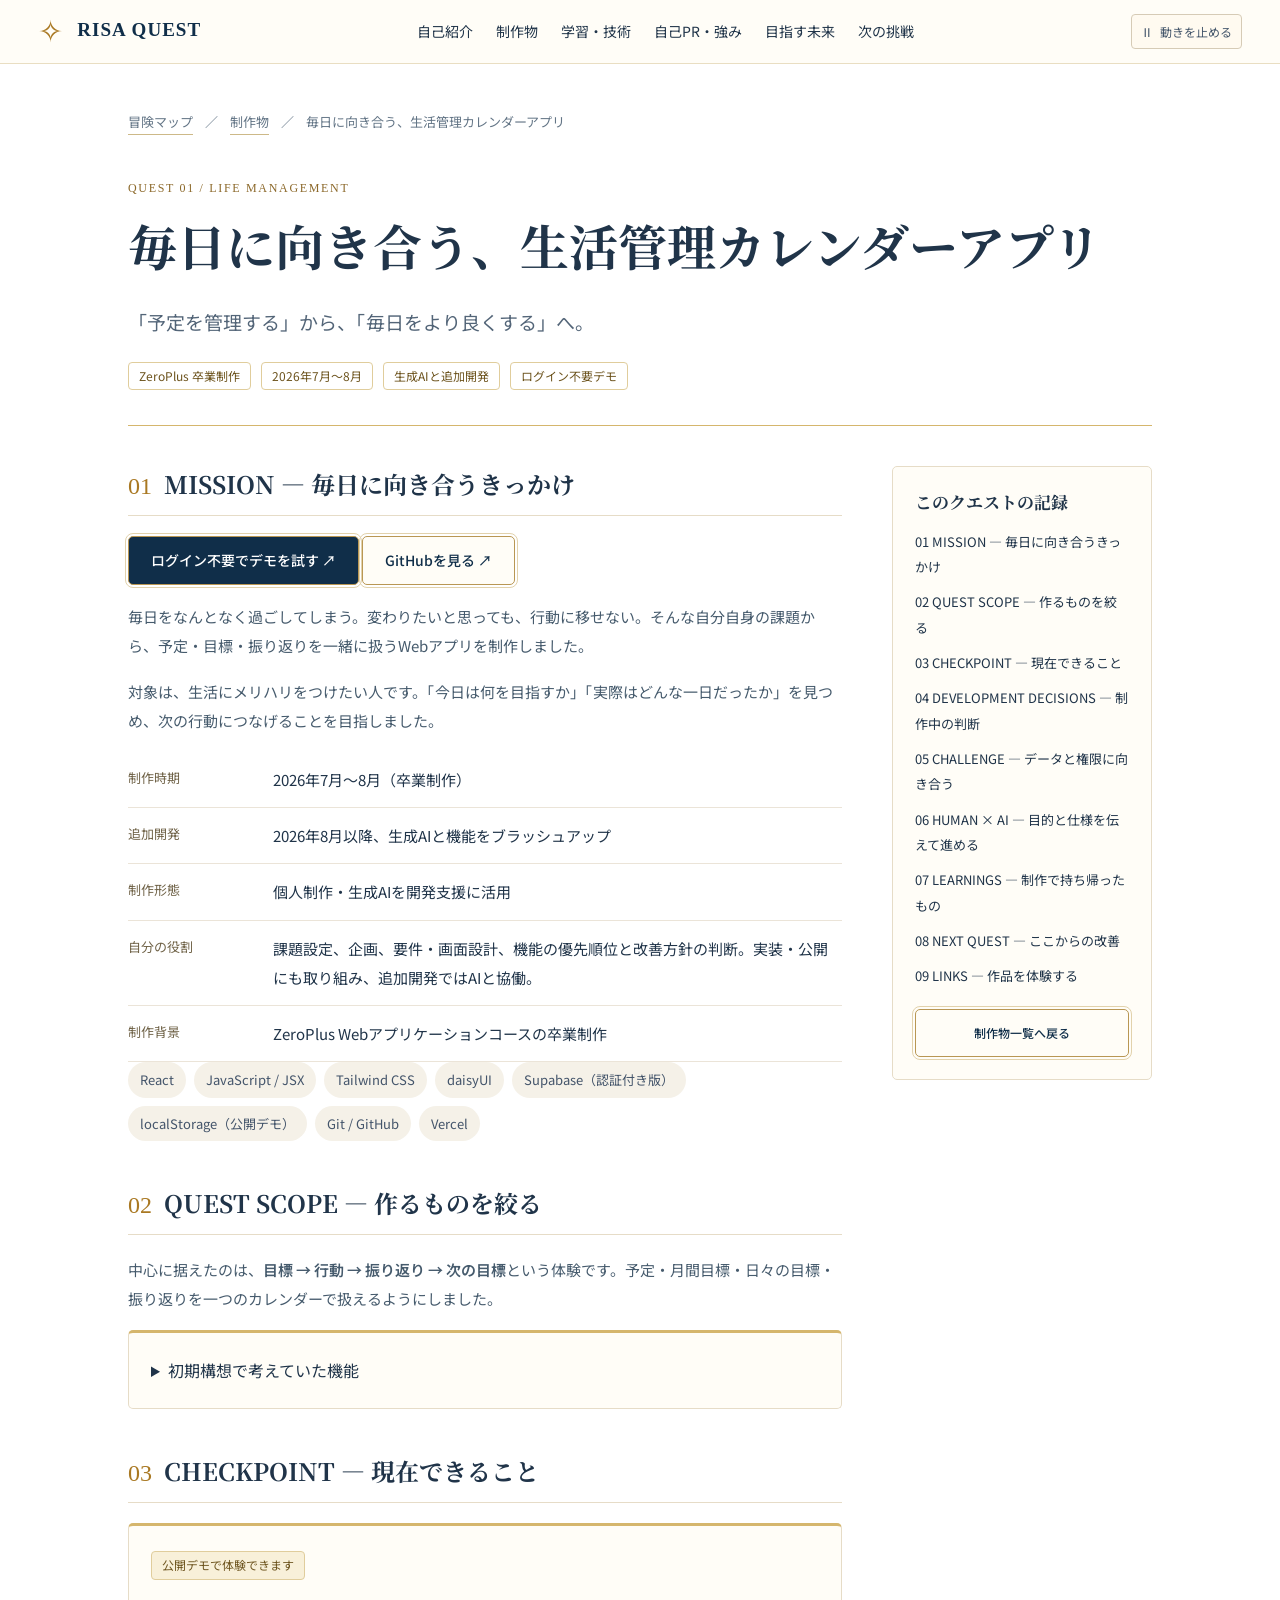
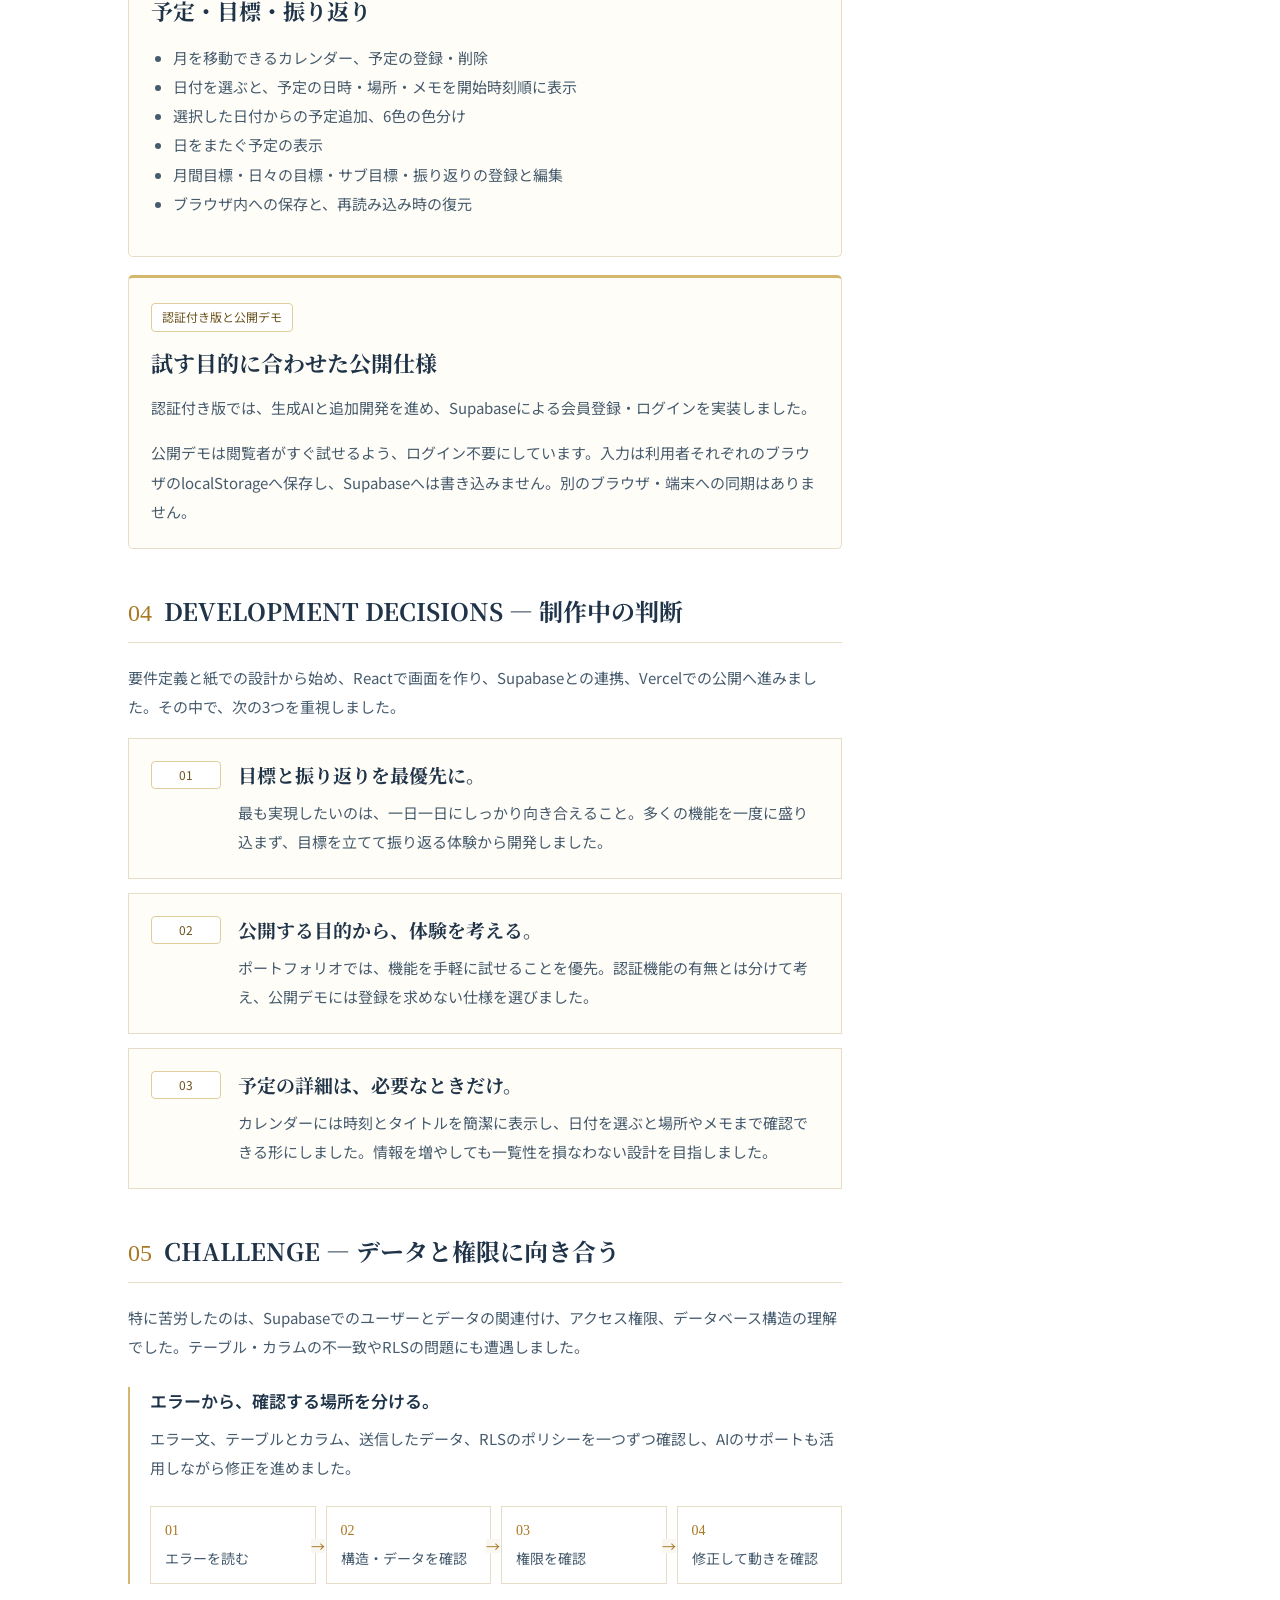
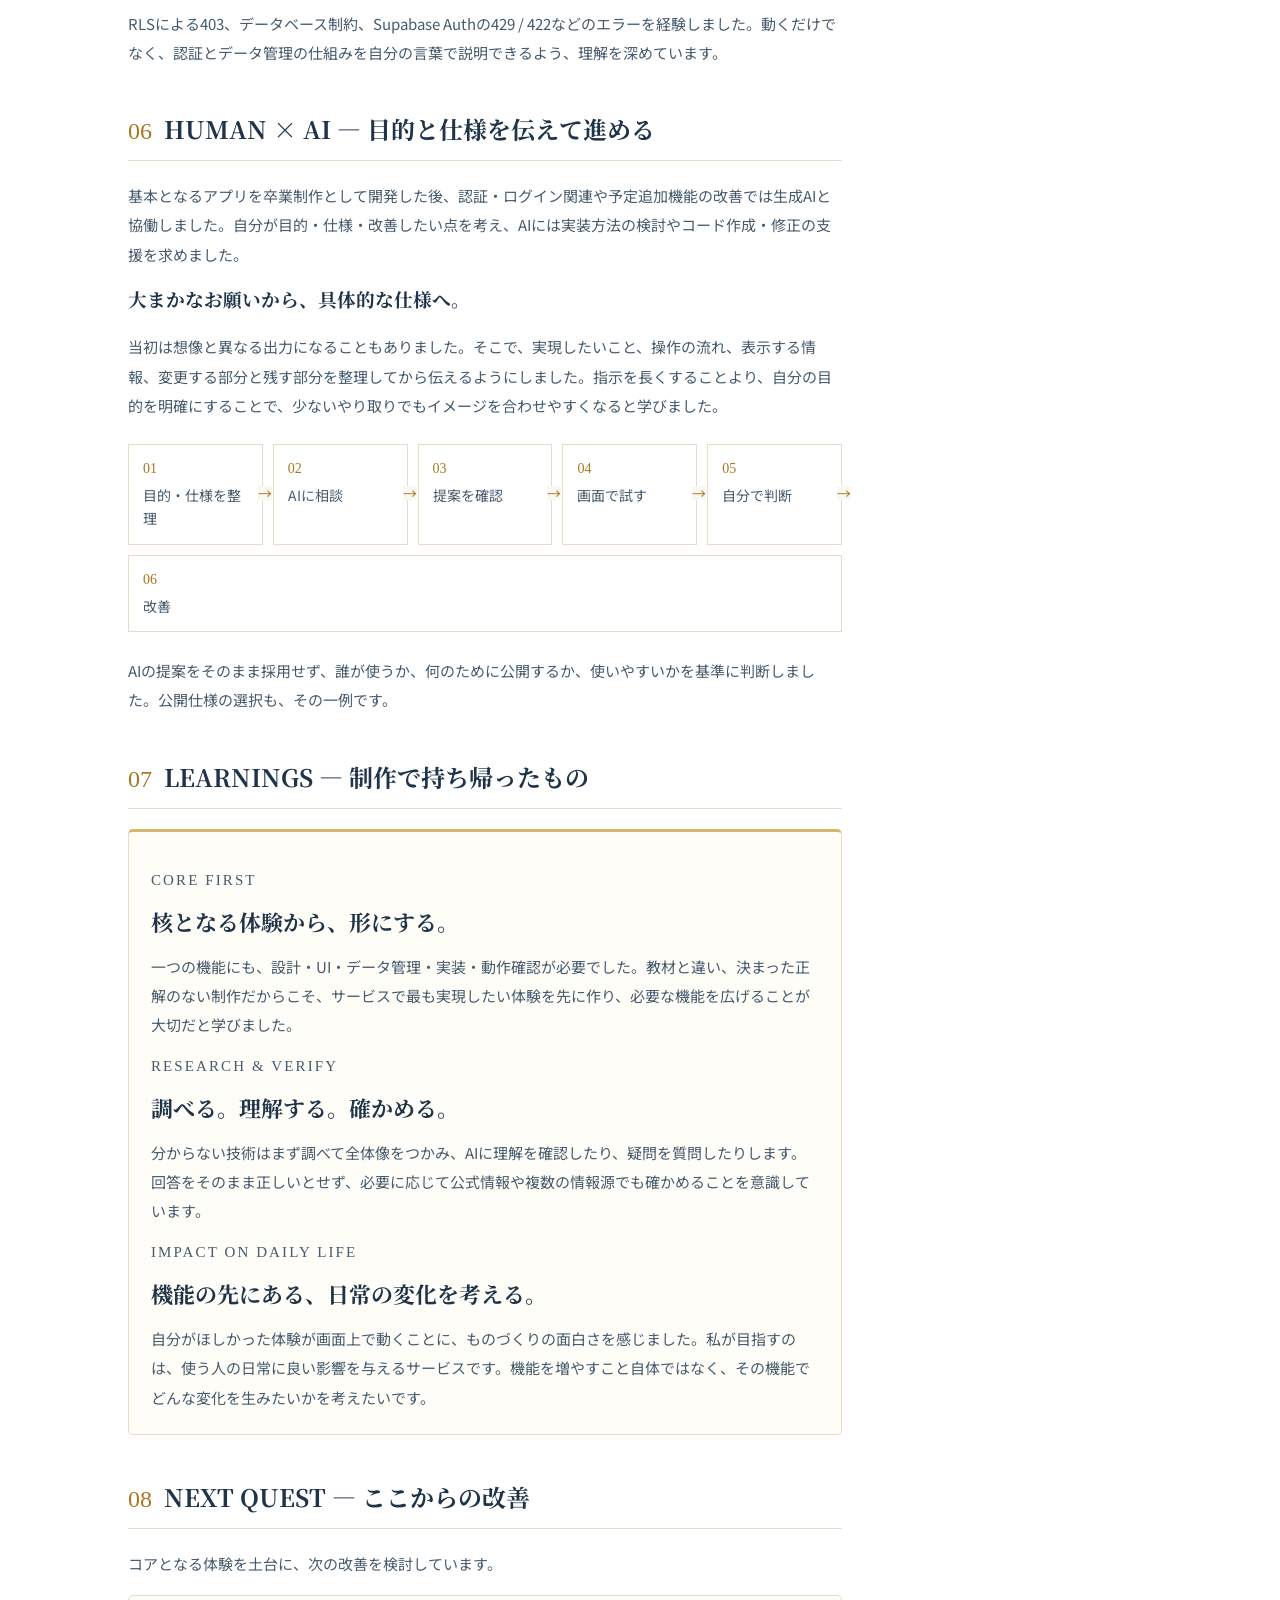
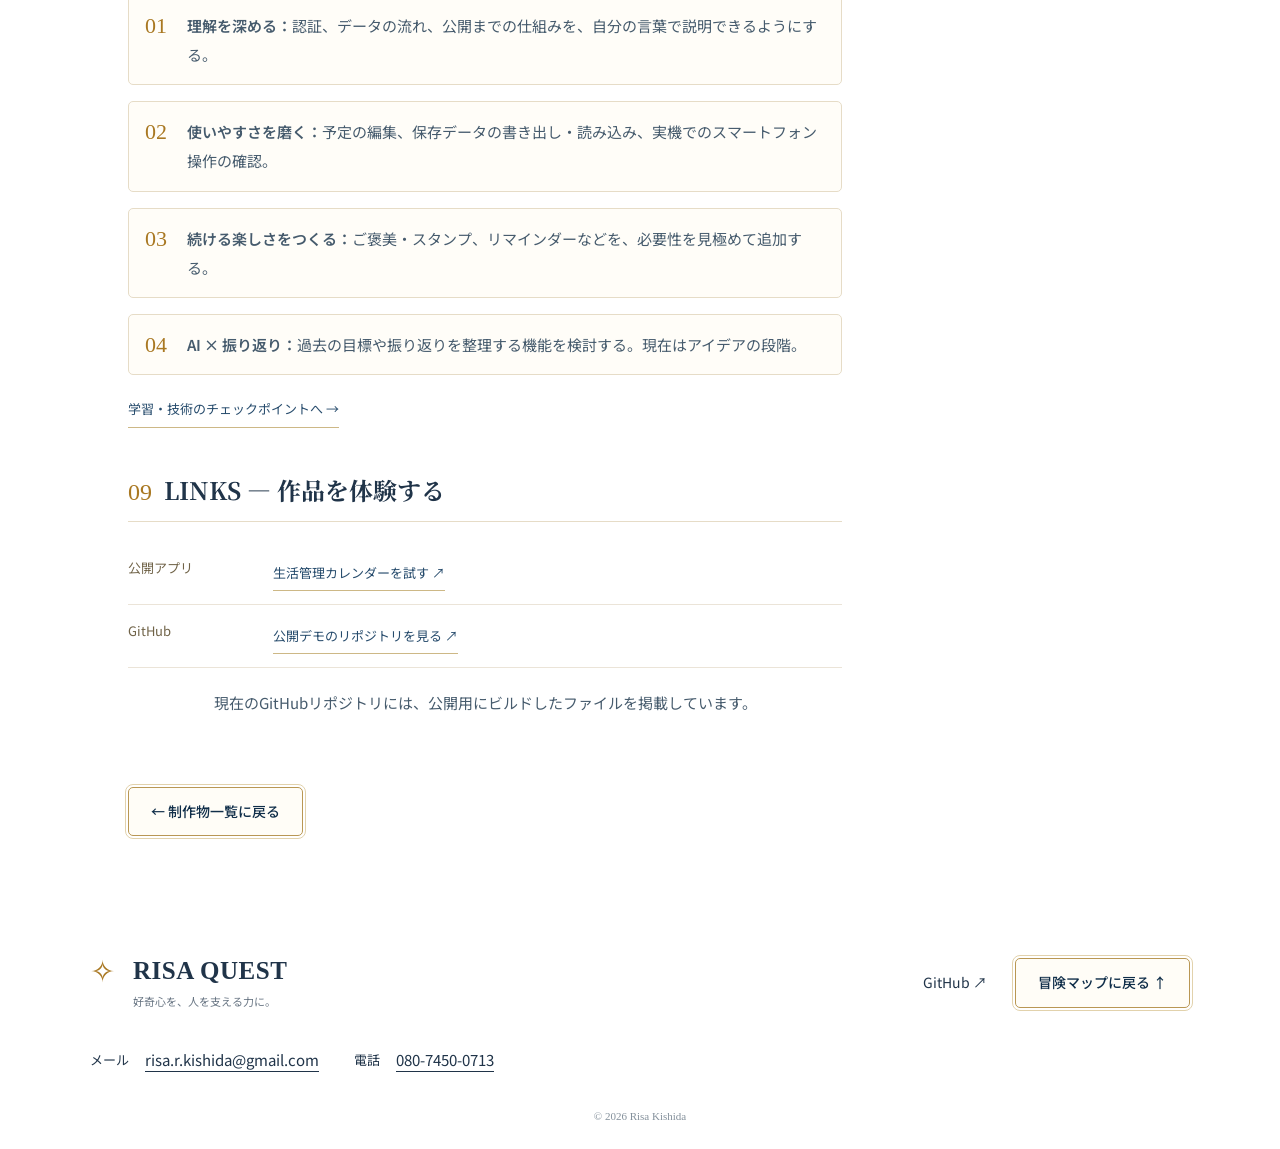
==== commit 4b05f60f: "Update calendar case study for submission" ====
--- a/calendar.html
+++ b/calendar.html
@@ -1 +1 @@
-<!doctype html><html lang="ja"><head><meta charset="utf-8"><meta name="viewport" content="width=device-width,initial-scale=1"><title>カレンダーアプリ | RISA QUEST</title><meta name="description" content="筑波大学情報学群情報科学類2年・岸田理沙の制作と学びの記録。好奇心を、人を支える力に。"><meta name="theme-color" content="#102e49"><meta property="og:title" content="カレンダーアプリ | RISA QUEST"><meta property="og:description" content="筑波大学で情報科学を学ぶ岸田理沙のポートフォリオ。福祉 × 情報 × AIの未来へ。"><meta property="og:type" content="website"><link rel="icon" href="data:image/svg+xml,%3Csvg xmlns='http://www.w3.org/2000/svg' viewBox='0 0 40 40'%3E%3Crect width='40' height='40' rx='9' fill='%23102e49'/%3E%3Cpath d='M20 3 24 16 37 20 24 24 20 37 16 24 3 20 16 16Z' fill='%23dfb965'/%3E%3C/svg%3E"><link rel="stylesheet" href="style.css"><script src="script.js" defer></script></head><body><a class="skip-link" href="#detail-content">本文へスキップ</a><header class="site-header"><a class="small-brand" href="index.html#top"><span aria-hidden="true">✧</span> RISA QUEST</a><nav class="desktop-nav" aria-label="セクション"><a href="index.html#about">自己紹介</a><a href="index.html#works">制作物</a><a href="index.html#skills">学習・技術</a><a href="index.html#strengths">自己PR・強み</a><a href="index.html#future">目指す未来</a><a href="index.html#next">次の挑戦</a></nav><div class="header-actions"><button class="motion-toggle" type="button" aria-pressed="false" aria-label="アニメーションを停止する"><span aria-hidden="true">Ⅱ</span><span class="motion-label">動きを止める</span></button><button class="menu-toggle" type="button" aria-expanded="false" aria-controls="mobile-nav">メニュー ☰</button></div><nav id="mobile-nav" class="mobile-nav" aria-label="モバイルナビゲーション" hidden><a href="index.html#about">自己紹介</a><a href="index.html#works">制作物</a><a href="index.html#skills">学習・技術</a><a href="index.html#strengths">自己PR・強み</a><a href="index.html#future">目指す未来</a><a href="index.html#next">次の挑戦</a></nav></header><main class="detail-main" id="top"><nav class="breadcrumbs" aria-label="パンくず"><a href="index.html#top">冒険マップ</a><span>／</span><a href="index.html#works">制作物</a><span>／</span><span>カレンダーアプリ</span></nav><header class="detail-hero"><p class="eyebrow">QUEST 01 / CALENDAR APPLICATION</p><h1>カレンダーアプリ</h1><p class="detail-lead">予定を見える形にして、大学生活にメリハリを。自分の生活で感じた課題から生まれた、個人制作のWebアプリです。</p><div class="detail-meta"><span class="badge outline">個人制作</span><span class="badge outline">制作期間：1か月</span><span class="badge outline">ZeroPlus 卒業制作</span></div></header><div class="detail-layout"><div class="detail-content" id="detail-content"><section id="overview" class="detail-section reveal"><h2><span>01</span>何を作ったか</h2><p><a class="button" href="life-management.html">生活管理Webアプリの新しい詳細ページへ →</a></p><p>生活にメリハリをつけたい人に向けた、カレンダー・スケジュール管理Webアプリです。予定を登録し、カレンダー上で管理できるようにしました。</p><dl class="facts-table"><div><dt>制作物名</dt><dd>カレンダーアプリ</dd></div><div><dt>対象ユーザー</dt><dd>生活にメリハリをつけたい方</dd></div><div><dt>制作期間</dt><dd>1か月</dd></div><div><dt>制作形態</dt><dd>個人制作</dd></div><div><dt>担当範囲</dt><dd>要件定義からデプロイまで、すべて</dd></div><div><dt>制作背景</dt><dd>ZeroPlus Webアプリケーションコースの卒業制作</dd></div></dl><dl class="detail-empty"><div><dt>実際のアプリ画面・スクリーンショット</dt><dd><div class="blank " role="note" aria-label="実際のアプリ画面・スクリーンショット：未記入"></div></dd></div></dl></section><section id="purpose" class="detail-section reveal"><h2><span>02</span>なぜ作ったか</h2><p>大学生活をだらだらと過ごしてしまうことがあり、自分の生活にメリハリをつけたいと考えました。予定に加え、目標や振り返りも扱えるアプリを構想しました。</p></section><section id="features" class="detail-section reveal"><h2><span>03</span>機能と構想</h2><div class="feature-split"><div class="feature-panel"><span class="badge">実装したこと</span><h3>予定・目標・振り返り</h3><ul><li>カレンダー表示、予定の登録・取得・表示</li><li>月間目標・日々の目標の登録・編集</li><li>振り返りの登録・編集</li></ul></div><div class="feature-panel"><span class="badge outline">未完成・今後の課題</span><h3>認証・ユーザー管理</h3><p>ユーザー登録・ログインには取り組みましたが、完成には至っていません。</p></div></div></section><section id="technology" class="detail-section reveal"><h2><span>04</span>技術とデータ</h2><div class="tags"><span>React</span><span>TypeScript</span><span>Tailwind CSS</span><span>daisyUI</span><span>Supabase</span><span>Git / GitHub</span></div><p>Supabaseで <code>profiles</code> と <code>schedule</code> などのテーブルを作成しました。予定には、タイトル・開始日時・終了日時・場所・コメント・ユーザーIDなどを保存する形にしました。</p><p>フロントエンドに加え、認証、データベース、データの取得・登録、公開まで、Webサービスを作る一連の流れを経験しました。</p></section><section id="troubleshooting" class="detail-section reveal"><h2><span>05</span>開発中の試行錯誤</h2><p>開発中には、次のような問題に遭遇しました。エラーの原因を確認し、生成AIのサポートも活用しながら修正を進めました。</p><div class="trouble-entry"><h3>RLSによる403エラー</h3><p>SupabaseのRow Level Securityに関する問題。</p></div><div class="trouble-entry"><h3>データベース制約のエラー</h3><p><code>created_at</code> など、データベース制約に関する問題。</p></div><div class="trouble-entry"><h3>認証とユーザー情報の連携</h3><p>Supabase Authの429 / 422エラーや、認証とprofilesテーブルの連携。</p></div><dl class="detail-empty"><div><dt>調べた方法・具体的な修正内容</dt><dd><div class="blank " role="note" aria-label="調べた方法・具体的な修正内容：未記入"></div></dd></div><div><dt>特に工夫したこと</dt><dd><div class="blank " role="note" aria-label="特に工夫したこと：未記入"></div></dd></div><div><dt>そこから学んだこと</dt><dd><div class="blank " role="note" aria-label="そこから学んだこと：未記入"></div></dd></div><div><dt>今後改善したいこと</dt><dd><div class="blank " role="note" aria-label="今後改善したいこと：未記入"></div></dd></div></dl></section><section id="ai" class="detail-section reveal"><h2><span>06</span>生成AIの活用</h2><p>開発には生成AIのサポートを活用しました。エラーの原因を確認し、AIなども使いながら修正を進める経験をしました。</p><dl class="detail-empty"><div><dt>AIへの具体的な指示</dt><dd><div class="blank " role="note" aria-label="AIへの具体的な指示：未記入"></div></dd></div><div><dt>生成された内容の確認・修正方法</dt><dd><div class="blank " role="note" aria-label="生成された内容の確認・修正方法：未記入"></div></dd></div><div><dt>自分が理解したこと</dt><dd><div class="blank " role="note" aria-label="自分が理解したこと：未記入"></div></dd></div></dl></section><section id="links" class="detail-section reveal"><h2><span>07</span>リンク・補足</h2><dl class="detail-empty"><div><dt>GitHub URL</dt><dd><div class="blank " role="note" aria-label="GitHub URL：未記入"></div></dd></div><div><dt>公開アプリURL</dt><dd><div class="blank " role="note" aria-label="公開アプリURL：未記入"></div></dd></div><div><dt>制作時期</dt><dd><div class="blank " role="note" aria-label="制作時期：未記入"></div></dd></div><div><dt>追加の制作条件・補足</dt><dd><div class="blank " role="note" aria-label="追加の制作条件・補足：未記入"></div></dd></div></dl></section><a class="button light return-link" href="index.html#works">← 制作物一覧に戻る</a></div><aside class="detail-sidebar"><h2>このクエストの記録</h2><nav aria-label="制作物の目次"><a href="#overview">01 何を作ったか</a><a href="#purpose">02 なぜ作ったか</a><a href="#features">03 機能と構想</a><a href="#technology">04 技術とデータ</a><a href="#troubleshooting">05 開発中の試行錯誤</a><a href="#ai">06 生成AIの活用</a><a href="#links">07 リンク・補足</a></nav><a class="button light" href="index.html#works">制作物一覧へ戻る</a></aside></div></main><footer class="site-footer" id="contact"><div class="footer-brand"><span aria-hidden="true">✧</span><strong>RISA QUEST</strong><p>好奇心を、人を支える力に。</p></div><div class="footer-links"><a href="https://github.com/risa-zp" target="_blank" rel="noopener noreferrer">GitHub ↗</a><a class="button light" href="index.html#top">冒険マップに戻る ↑</a></div><dl class="footer-contact"><div><dt>メール</dt><dd><a href="mailto:risa.r.kishida@gmail.com">risa.r.kishida@gmail.com</a></dd></div><div><dt>電話</dt><dd><a href="tel:08074500713">080-7450-0713</a></dd></div></dl><p class="copyright">© 2026 Risa Kishida · Prototype</p></footer><a class="back-map" href="index.html#top" aria-label="冒険マップに戻る"><span aria-hidden="true">✧</span>MAP ↑</a></body></html>+<!doctype html><html lang="ja"><head><meta charset="utf-8"><meta name="viewport" content="width=device-width,initial-scale=1"><title>毎日に向き合う、生活管理カレンダーアプリ | RISA QUEST</title><meta name="description" content="筑波大学情報学群情報科学類2年・岸田理沙の制作と学びの記録。好奇心を、人を支える力に。"><meta name="theme-color" content="#102e49"><meta property="og:title" content="毎日に向き合う、生活管理カレンダーアプリ | RISA QUEST"><meta property="og:description" content="筑波大学で情報科学を学ぶ岸田理沙のポートフォリオ。福祉 × 情報 × AIの未来へ。"><meta property="og:type" content="website"><link rel="icon" href="data:image/svg+xml,%3Csvg xmlns='http://www.w3.org/2000/svg' viewBox='0 0 40 40'%3E%3Crect width='40' height='40' rx='9' fill='%23102e49'/%3E%3Cpath d='M20 3 24 16 37 20 24 24 20 37 16 24 3 20 16 16Z' fill='%23dfb965'/%3E%3C/svg%3E"><link rel="stylesheet" href="style.css"><script src="script.js" defer></script></head><body><a class="skip-link" href="#detail-content">本文へスキップ</a><header class="site-header"><a class="small-brand" href="index.html#top"><span aria-hidden="true">✧</span> RISA QUEST</a><nav class="desktop-nav" aria-label="セクション"><a href="index.html#about">自己紹介</a><a href="index.html#works">制作物</a><a href="index.html#skills">学習・技術</a><a href="index.html#strengths">自己PR・強み</a><a href="index.html#future">目指す未来</a><a href="index.html#next">次の挑戦</a></nav><div class="header-actions"><button class="motion-toggle" type="button" aria-pressed="false" aria-label="アニメーションを停止する"><span aria-hidden="true">Ⅱ</span><span class="motion-label">動きを止める</span></button><button class="menu-toggle" type="button" aria-expanded="false" aria-controls="mobile-nav">メニュー ☰</button></div><nav id="mobile-nav" class="mobile-nav" aria-label="モバイルナビゲーション" hidden><a href="index.html#about">自己紹介</a><a href="index.html#works">制作物</a><a href="index.html#skills">学習・技術</a><a href="index.html#strengths">自己PR・強み</a><a href="index.html#future">目指す未来</a><a href="index.html#next">次の挑戦</a></nav></header><main class="detail-main" id="top"><nav class="breadcrumbs" aria-label="パンくず"><a href="index.html#top">冒険マップ</a><span>／</span><a href="index.html#works">制作物</a><span>／</span><span>毎日に向き合う、生活管理カレンダーアプリ</span></nav><header class="detail-hero"><p class="eyebrow">QUEST 01 / LIFE MANAGEMENT</p><h1>毎日に向き合う、生活管理カレンダーアプリ</h1><p class="detail-lead">「予定を管理する」から、「毎日をより良くする」へ。</p><div class="detail-meta"><span class="badge outline">ZeroPlus 卒業制作</span><span class="badge outline">2026年7月〜8月</span><span class="badge outline">生成AIと追加開発</span><span class="badge outline">ログイン不要デモ</span></div></header><div class="detail-layout"><div class="detail-content" id="detail-content"><section id="mission" class="detail-section reveal"><h2><span>01</span>MISSION — 毎日に向き合うきっかけ</h2><p><a class="button" href="https://graduation-work-demo.vercel.app/" target="_blank" rel="noopener noreferrer">ログイン不要でデモを試す ↗</a> <a class="button light" href="https://github.com/risa-zp/GraduationWork-demo" target="_blank" rel="noopener noreferrer">GitHubを見る ↗</a></p><p>毎日をなんとなく過ごしてしまう。変わりたいと思っても、行動に移せない。そんな自分自身の課題から、予定・目標・振り返りを一緒に扱うWebアプリを制作しました。</p><p>対象は、生活にメリハリをつけたい人です。「今日は何を目指すか」「実際はどんな一日だったか」を見つめ、次の行動につなげることを目指しました。</p><dl class="facts-table"><div><dt>制作時期</dt><dd>2026年7月〜8月（卒業制作）</dd></div><div><dt>追加開発</dt><dd>2026年8月以降、生成AIと機能をブラッシュアップ</dd></div><div><dt>制作形態</dt><dd>個人制作・生成AIを開発支援に活用</dd></div><div><dt>自分の役割</dt><dd>課題設定、企画、要件・画面設計、機能の優先順位と改善方針の判断。実装・公開にも取り組み、追加開発ではAIと協働。</dd></div><div><dt>制作背景</dt><dd>ZeroPlus Webアプリケーションコースの卒業制作</dd></div></dl><div class="tags"><span>React</span><span>JavaScript / JSX</span><span>Tailwind CSS</span><span>daisyUI</span><span>Supabase（認証付き版）</span><span>localStorage（公開デモ）</span><span>Git / GitHub</span><span>Vercel</span></div></section><section id="scope" class="detail-section reveal"><h2><span>02</span>QUEST SCOPE — 作るものを絞る</h2><p>中心に据えたのは、<strong>目標 → 行動 → 振り返り → 次の目標</strong>という体験です。予定・月間目標・日々の目標・振り返りを一つのカレンダーで扱えるようにしました。</p><details class="rq-panel"><summary>初期構想で考えていた機能</summary><p>日記、ToDo、ご褒美、課題・テスト管理、メモ、ポモドーロ、やりたいことリストなども検討しました。これらは初期のアイデアであり、すべてを実装したわけではありません。</p></details></section><section id="status" class="detail-section reveal"><h2><span>03</span>CHECKPOINT — 現在できること</h2><div class="rq-status"><article class="rq-panel"><span class="badge">公開デモで体験できます</span><h3>予定・目標・振り返り</h3><ul><li>月を移動できるカレンダー、予定の登録・削除</li><li>日付を選ぶと、予定の日時・場所・メモを開始時刻順に表示</li><li>選択した日付からの予定追加、6色の色分け</li><li>日をまたぐ予定の表示</li><li>月間目標・日々の目標・サブ目標・振り返りの登録と編集</li><li>ブラウザ内への保存と、再読み込み時の復元</li></ul></article><article class="rq-panel"><span class="badge outline">認証付き版と公開デモ</span><h3>試す目的に合わせた公開仕様</h3><p>認証付き版では、生成AIと追加開発を進め、Supabaseによる会員登録・ログインを実装しました。</p><p>公開デモは閲覧者がすぐ試せるよう、ログイン不要にしています。入力は利用者それぞれのブラウザのlocalStorageへ保存し、Supabaseへは書き込みません。別のブラウザ・端末への同期はありません。</p></article></div></section><section id="journey" class="detail-section reveal"><h2><span>04</span>DEVELOPMENT DECISIONS — 制作中の判断</h2><p>要件定義と紙での設計から始め、Reactで画面を作り、Supabaseとの連携、Vercelでの公開へ進みました。その中で、次の3つを重視しました。</p><div class="rq-decisions"><article class="rq-decision"><span class="badge outline">01</span><div><h3>目標と振り返りを最優先に。</h3><p>最も実現したいのは、一日一日にしっかり向き合えること。多くの機能を一度に盛り込まず、目標を立てて振り返る体験から開発しました。</p></div></article><article class="rq-decision"><span class="badge outline">02</span><div><h3>公開する目的から、体験を考える。</h3><p>ポートフォリオでは、機能を手軽に試せることを優先。認証機能の有無とは分けて考え、公開デモには登録を求めない仕様を選びました。</p></div></article><article class="rq-decision"><span class="badge outline">03</span><div><h3>予定の詳細は、必要なときだけ。</h3><p>カレンダーには時刻とタイトルを簡潔に表示し、日付を選ぶと場所やメモまで確認できる形にしました。情報を増やしても一覧性を損なわない設計を目指しました。</p></div></article></div></section><section id="challenge" class="detail-section reveal"><h2><span>05</span>CHALLENGE — データと権限に向き合う</h2><p>特に苦労したのは、Supabaseでのユーザーとデータの関連付け、アクセス権限、データベース構造の理解でした。テーブル・カラムの不一致やRLSの問題にも遭遇しました。</p><div class="trouble-entry"><h3>エラーから、確認する場所を分ける。</h3><p>エラー文、テーブルとカラム、送信したデータ、RLSのポリシーを一つずつ確認し、AIのサポートも活用しながら修正を進めました。</p><ol class="rq-flow"><li><span>01</span>エラーを読む</li><li><span>02</span>構造・データを確認</li><li><span>03</span>権限を確認</li><li><span>04</span>修正して動きを確認</li></ol></div><p>RLSによる403、データベース制約、Supabase Authの429 / 422などのエラーを経験しました。動くだけでなく、認証とデータ管理の仕組みを自分の言葉で説明できるよう、理解を深めています。</p></section><section id="ai" class="detail-section reveal"><h2><span>06</span>HUMAN × AI — 目的と仕様を伝えて進める</h2><p>基本となるアプリを卒業制作として開発した後、認証・ログイン関連や予定追加機能の改善では生成AIと協働しました。自分が目的・仕様・改善したい点を考え、AIには実装方法の検討やコード作成・修正の支援を求めました。</p><h3>大まかなお願いから、具体的な仕様へ。</h3><p>当初は想像と異なる出力になることもありました。そこで、実現したいこと、操作の流れ、表示する情報、変更する部分と残す部分を整理してから伝えるようにしました。指示を長くすることより、自分の目的を明確にすることで、少ないやり取りでもイメージを合わせやすくなると学びました。</p><ol class="rq-flow"><li><span>01</span>目的・仕様を整理</li><li><span>02</span>AIに相談</li><li><span>03</span>提案を確認</li><li><span>04</span>画面で試す</li><li><span>05</span>自分で判断</li><li><span>06</span>改善</li></ol><p>AIの提案をそのまま採用せず、誰が使うか、何のために公開するか、使いやすいかを基準に判断しました。公開仕様の選択も、その一例です。</p></section><section id="learnings" class="detail-section reveal"><h2><span>07</span>LEARNINGS — 制作で持ち帰ったもの</h2><div class="rq-panel"><p class="eyebrow">CORE FIRST</p><h3>核となる体験から、形にする。</h3><p>一つの機能にも、設計・UI・データ管理・実装・動作確認が必要でした。教材と違い、決まった正解のない制作だからこそ、サービスで最も実現したい体験を先に作り、必要な機能を広げることが大切だと学びました。</p><p class="eyebrow">RESEARCH & VERIFY</p><h3>調べる。理解する。確かめる。</h3><p>分からない技術はまず調べて全体像をつかみ、AIに理解を確認したり、疑問を質問したりします。回答をそのまま正しいとせず、必要に応じて公式情報や複数の情報源でも確かめることを意識しています。</p><p class="eyebrow">IMPACT ON DAILY LIFE</p><h3>機能の先にある、日常の変化を考える。</h3><p>自分がほしかった体験が画面上で動くことに、ものづくりの面白さを感じました。私が目指すのは、使う人の日常に良い影響を与えるサービスです。機能を増やすこと自体ではなく、その機能でどんな変化を生みたいかを考えたいです。</p></div></section><section id="next" class="detail-section reveal"><h2><span>08</span>NEXT QUEST — ここからの改善</h2><p>コアとなる体験を土台に、次の改善を検討しています。</p><ol class="process-steps"><li><strong>理解を深める：</strong>認証、データの流れ、公開までの仕組みを、自分の言葉で説明できるようにする。</li><li><strong>使いやすさを磨く：</strong>予定の編集、保存データの書き出し・読み込み、実機でのスマートフォン操作の確認。</li><li><strong>続ける楽しさをつくる：</strong>ご褒美・スタンプ、リマインダーなどを、必要性を見極めて追加する。</li><li><strong>AI × 振り返り：</strong>過去の目標や振り返りを整理する機能を検討する。現在はアイデアの段階。</li></ol><a class="inline-link" href="index.html#skills">学習・技術のチェックポイントへ →</a></section><section id="links" class="detail-section reveal"><h2><span>09</span>LINKS — 作品を体験する</h2><dl class="facts-table"><div><dt>公開アプリ</dt><dd><a class="inline-link" href="https://graduation-work-demo.vercel.app/" target="_blank" rel="noopener noreferrer">生活管理カレンダーを試す ↗</a></dd></div><div><dt>GitHub</dt><dd><a class="inline-link" href="https://github.com/risa-zp/GraduationWork-demo" target="_blank" rel="noopener noreferrer">公開デモのリポジトリを見る ↗</a></dd></div></dl><p class="section-note">現在のGitHubリポジトリには、公開用にビルドしたファイルを掲載しています。</p></section><a class="button light return-link" href="index.html#works">← 制作物一覧に戻る</a></div><aside class="detail-sidebar"><h2>このクエストの記録</h2><nav aria-label="制作物の目次"><a href="#mission">01 MISSION — 毎日に向き合うきっかけ</a><a href="#scope">02 QUEST SCOPE — 作るものを絞る</a><a href="#status">03 CHECKPOINT — 現在できること</a><a href="#journey">04 DEVELOPMENT DECISIONS — 制作中の判断</a><a href="#challenge">05 CHALLENGE — データと権限に向き合う</a><a href="#ai">06 HUMAN × AI — 目的と仕様を伝えて進める</a><a href="#learnings">07 LEARNINGS — 制作で持ち帰ったもの</a><a href="#next">08 NEXT QUEST — ここからの改善</a><a href="#links">09 LINKS — 作品を体験する</a></nav><a class="button light" href="index.html#works">制作物一覧へ戻る</a></aside></div></main><footer class="site-footer" id="contact"><div class="footer-brand"><span aria-hidden="true">✧</span><strong>RISA QUEST</strong><p>好奇心を、人を支える力に。</p></div><div class="footer-links"><a href="https://github.com/risa-zp" target="_blank" rel="noopener noreferrer">GitHub ↗</a><a class="button light" href="index.html#top">冒険マップに戻る ↑</a></div><dl class="footer-contact"><div><dt>メール</dt><dd><a href="mailto:risa.r.kishida@gmail.com">risa.r.kishida@gmail.com</a></dd></div><div><dt>電話</dt><dd><a href="tel:08074500713">080-7450-0713</a></dd></div></dl><p class="copyright">© 2026 Risa Kishida</p></footer><a class="back-map" href="index.html#top" aria-label="冒険マップに戻る"><span aria-hidden="true">✧</span>MAP ↑</a></body></html>
--- a/style.css
+++ b/style.css
@@ -20,3 +20,4 @@
 .rq-at-work{margin-top:24px;padding-top:20px;border-top:2px solid var(--gold-light)}.rq-at-work h4{font:600 17px/1.6 var(--sans);margin:0 0 12px}.rq-at-work>p:not(.eyebrow){font-size:15px}.rq-trait-route{color:#655329;background:#f7f2e6;padding:12px;font-size:12px!important;line-height:1.9;margin:18px 0 0}.rq-decisions{display:grid;gap:14px}.rq-decision{display:grid;grid-template-columns:70px minmax(0,1fr);gap:17px;padding:22px;border:1px solid var(--line);background:var(--paper)}.rq-decision>.badge{align-self:start;text-align:center}.rq-decision h3{font-size:19px;margin:0 0 8px}.rq-decision p{margin-bottom:0}.rq-ai-flow{list-style:none;padding:0;display:grid;grid-template-columns:repeat(2,minmax(0,1fr));gap:16px}.rq-ai-flow>li{display:flex;align-items:flex-start;gap:15px;padding:22px;background:var(--paper);border:1px solid var(--line);border-top:3px solid var(--gold-light);min-width:0}.rq-flow-number{font:24px/1.5 Georgia,serif;color:var(--gold)}.rq-ai-flow h3{font-size:20px;margin:4px 0 10px}.rq-ai-flow p:last-child{font-size:14px;margin-bottom:0}.rq-ai-flow .eyebrow{font-size:11px;margin:0}.footer-contact{display:flex;flex-wrap:wrap;gap:12px 35px;font-size:15px;color:var(--ink)}.footer-contact>div{gap:16px;min-width:0}.footer-contact dt{font-size:13px;white-space:nowrap}.footer-contact dd{width:auto;min-width:0}.footer-contact a{display:inline-block;min-height:44px;padding:8px 0;text-decoration:underline;text-underline-offset:5px}.future-message{margin-top:30px}
 @media(max-width:760px){.rq-ai-flow{grid-template-columns:1fr}.rq-decision{grid-template-columns:1fr;gap:12px;padding:20px}.rq-decision>.badge{justify-self:start}.rq-at-work{margin-top:20px}.footer-contact{display:grid;gap:6px}.footer-contact>div{display:grid;grid-template-columns:50px minmax(0,1fr);gap:10px}.footer-contact a{font-size:14px}.rq-ai-flow>li{padding:20px;gap:13px}}
 .rq-flow-number{flex:0 0 30px;white-space:nowrap}.rq-ai-flow>li>div{min-width:0}
+.rq-next-updates{display:grid;gap:18px;margin-top:22px}.rq-next-updates .eyebrow{margin:0}.rq-update-cycle{padding:22px 0 0;margin-top:24px;border-top:1px solid var(--line);font-size:15px}#internship{scroll-margin-top:100px}#internship .rq-panel{background:#fffdf7}#internship .rq-panel p:last-child{font-size:15px}
